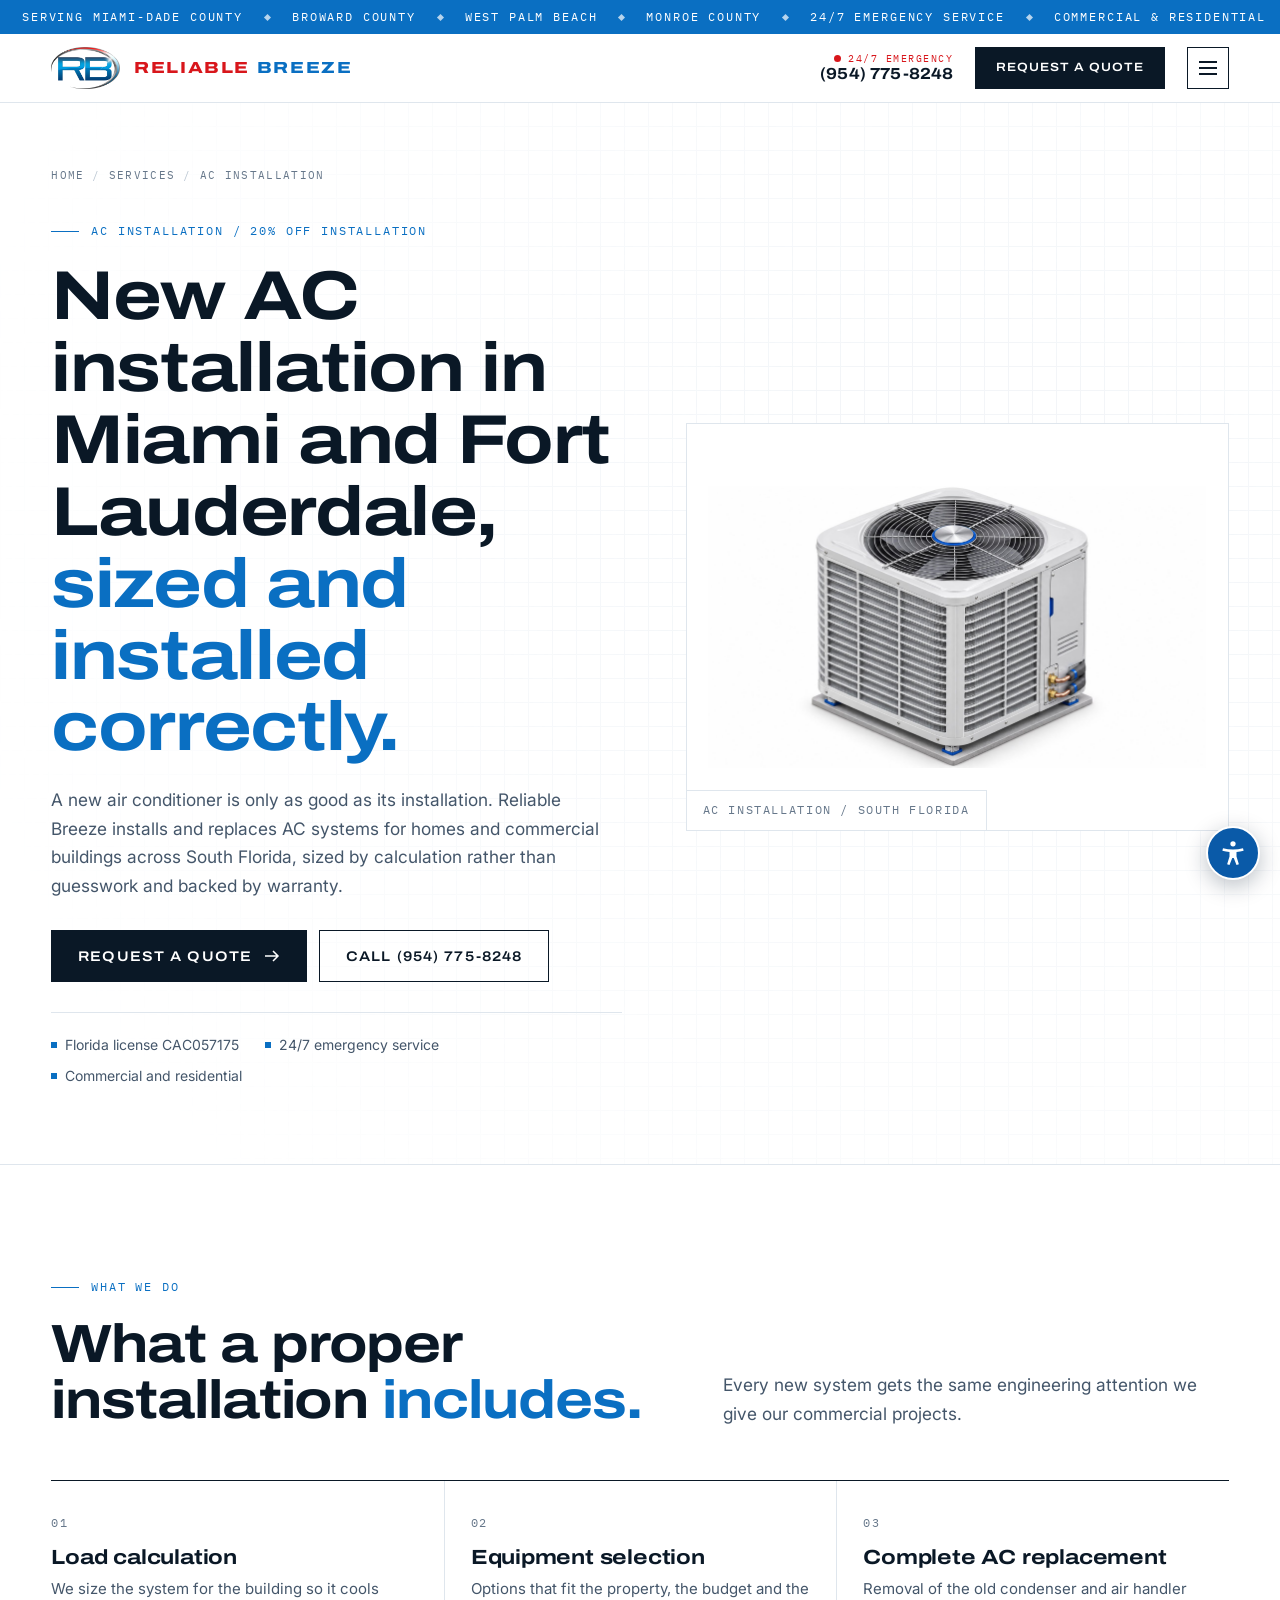
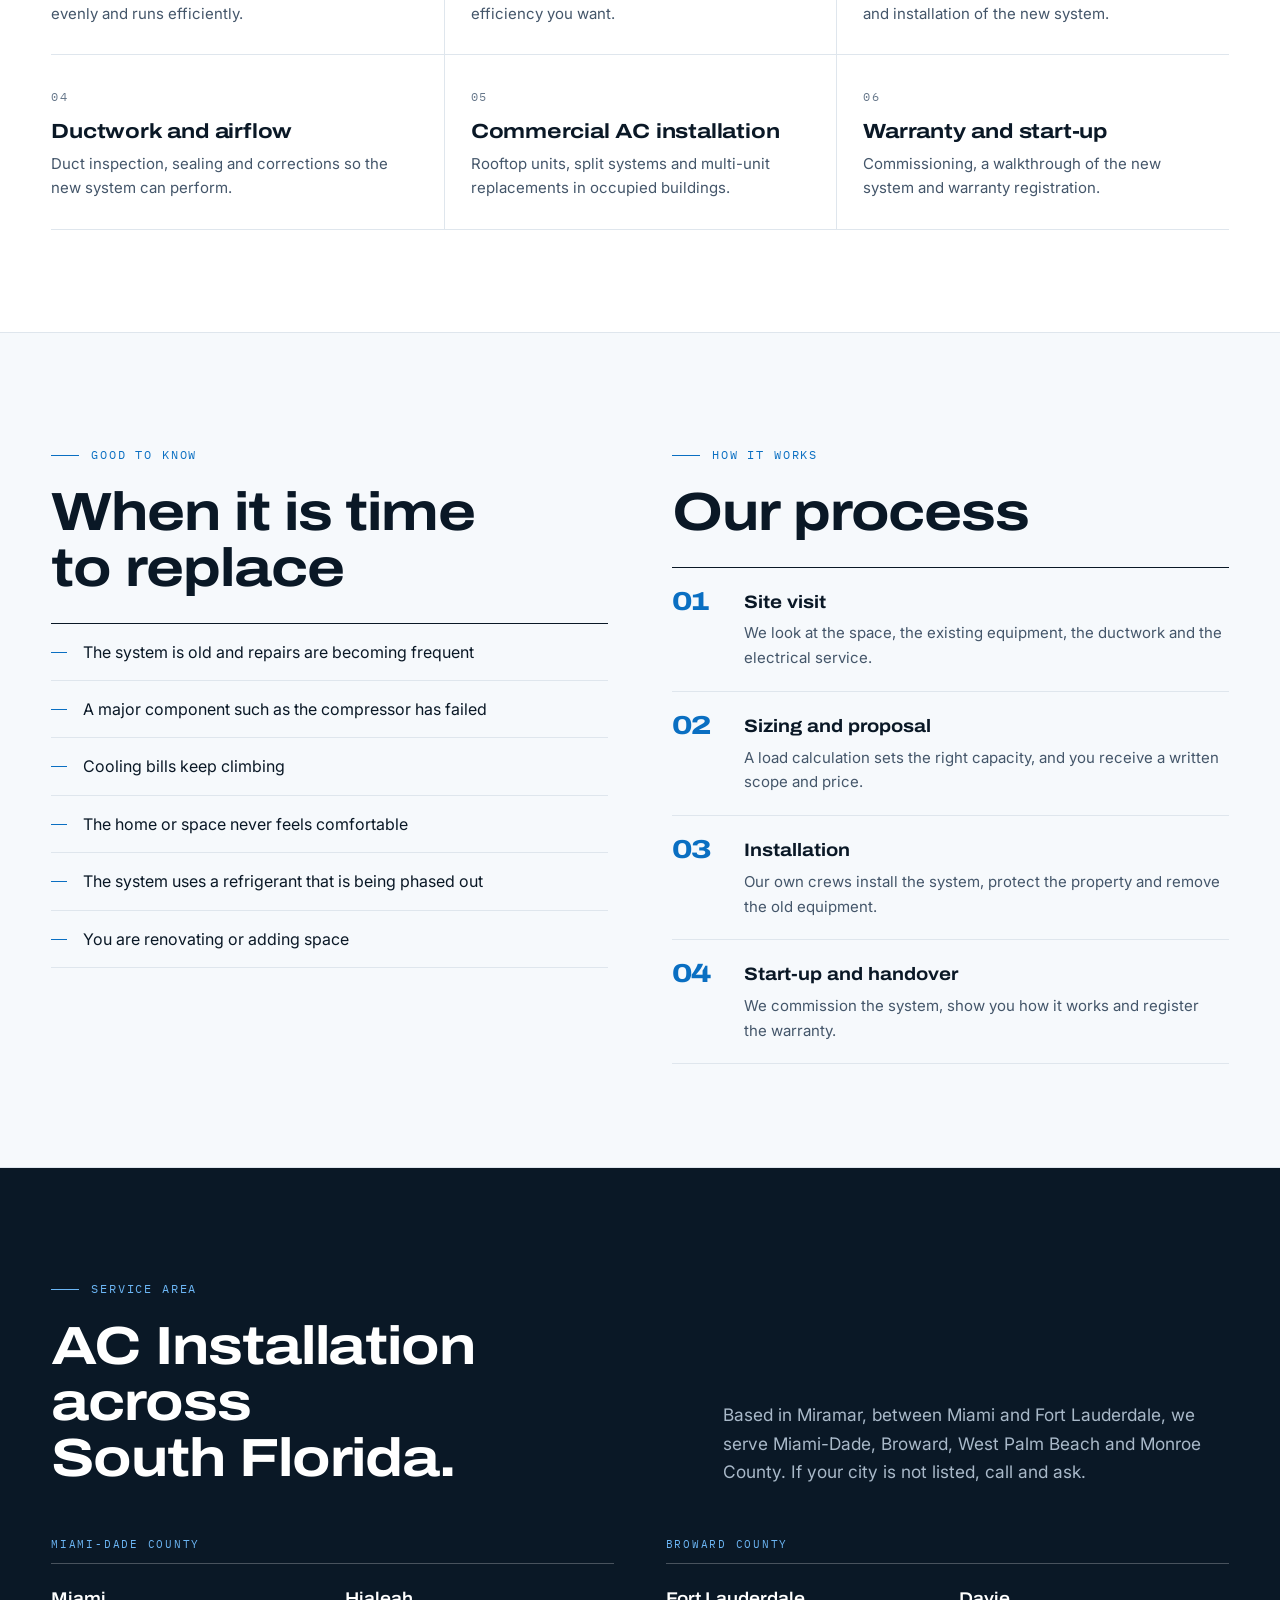
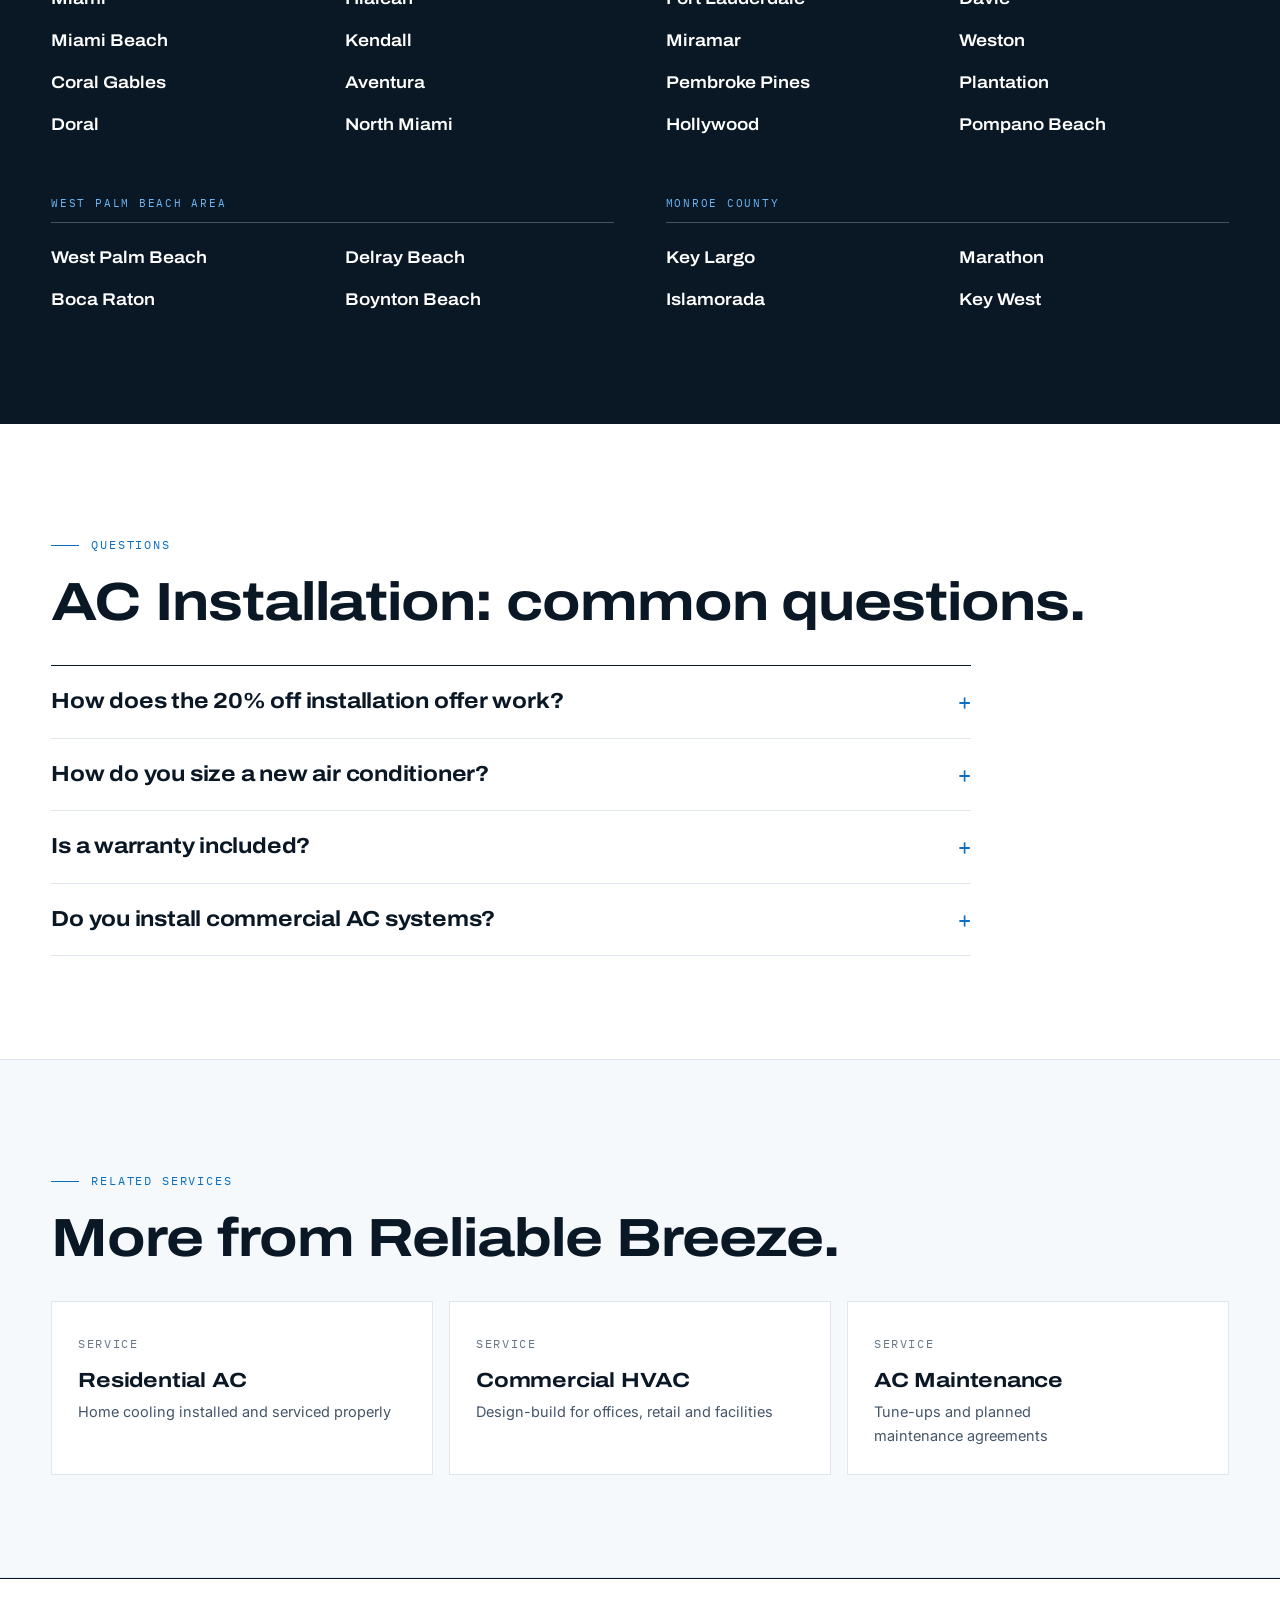
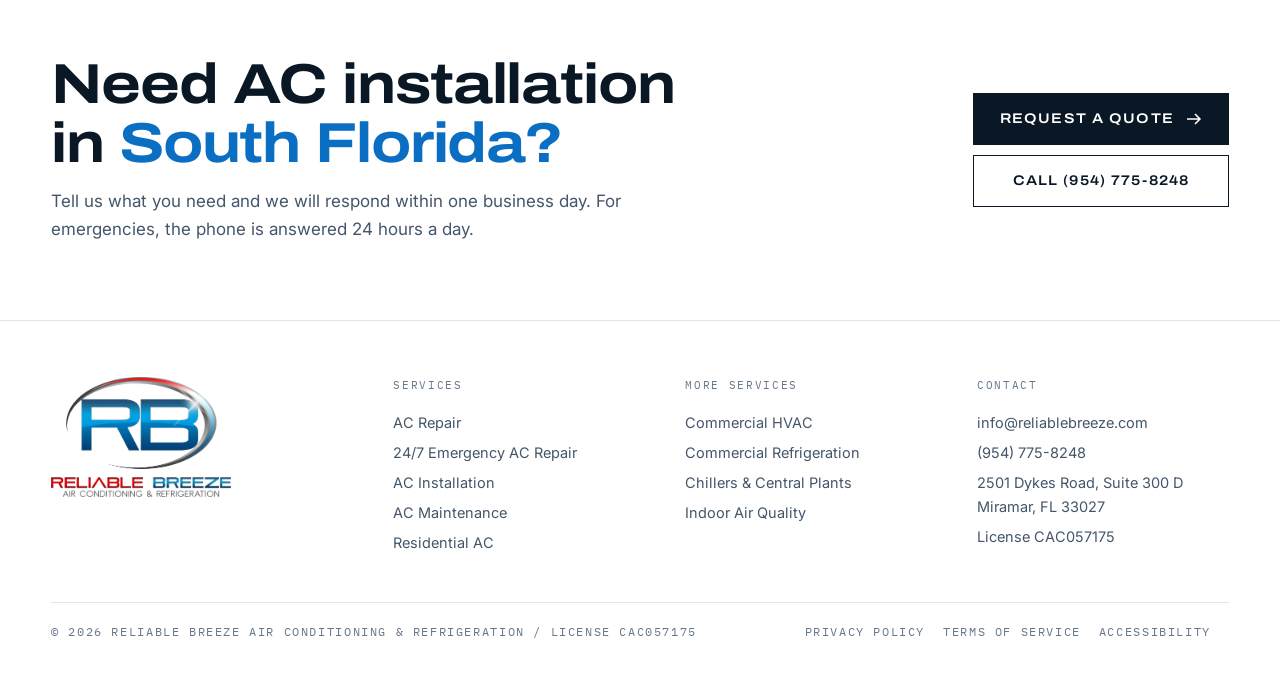
==== ac-installation.html @ 0de9295a "Add service pages, contact page, residential section, map and area banner Co-Authored-By: Claude Fab" ====
<!doctype html>
<html lang="en">
<head>
<meta charset="utf-8">
<meta name="viewport" content="width=device-width, initial-scale=1">
<title>AC Installation &amp; Replacement in Miami &amp; Fort Lauderdale | Reliable Breeze</title>
<meta name="description" content="New AC installation and AC replacement in Miami, Fort Lauderdale and South Florida. Correctly sized systems, installed by our own crews with warranty. 20% off installation. Call (954) 775-8248.">
<meta property="og:title" content="AC Installation &amp; Replacement in Miami &amp; Fort Lauderdale | Reliable Breeze">
<meta property="og:description" content="New AC installation and AC replacement in Miami, Fort Lauderdale and South Florida. Correctly sized systems, installed by our own crews with warranty. 20% off installation. Call (954) 775-8248.">
<meta property="og:type" content="website">
<meta property="og:image" content="https://siberianvito.github.io/reliable-breeze/assets/res-unit.jpg">
<link rel="icon" href="assets/logo-mark.png">
<link rel="preconnect" href="https://fonts.googleapis.com">
<link rel="preconnect" href="https://fonts.gstatic.com" crossorigin>
<link href="https://fonts.googleapis.com/css2?family=Archivo:wdth,wght@62..125,300..800&family=IBM+Plex+Mono:wght@400;500&family=Inter:wght@400;500;600&display=swap" rel="stylesheet">
<link rel="stylesheet" href="service.css?v=3">
<link rel="stylesheet" href="nav.css?v=3">
<script type="application/ld+json">{"@context": "https://schema.org", "@graph": [{"@type": "HVACBusiness", "@id": "https://siberianvito.github.io/reliable-breeze/#business", "name": "Reliable Breeze Air Conditioning & Refrigeration", "url": "https://siberianvito.github.io/reliable-breeze/", "telephone": "+1-954-775-8248", "email": "info@reliablebreeze.com", "image": "https://siberianvito.github.io/reliable-breeze/assets/logo-full.png", "address": {"@type": "PostalAddress", "streetAddress": "2501 Dykes Road, Suite 300 D", "addressLocality": "Miramar", "addressRegion": "FL", "postalCode": "33027", "addressCountry": "US"}, "openingHoursSpecification": [{"@type": "OpeningHoursSpecification", "dayOfWeek": ["Monday", "Tuesday", "Wednesday", "Thursday", "Friday"], "opens": "09:00", "closes": "17:00"}, {"@type": "OpeningHoursSpecification", "dayOfWeek": "Saturday", "opens": "10:00", "closes": "14:00"}], "areaServed": [{"@type": "City", "name": "Miami, FL"}, {"@type": "City", "name": "Miami Beach, FL"}, {"@type": "City", "name": "Coral Gables, FL"}, {"@type": "City", "name": "Doral, FL"}, {"@type": "City", "name": "Hialeah, FL"}, {"@type": "City", "name": "Kendall, FL"}, {"@type": "City", "name": "Aventura, FL"}, {"@type": "City", "name": "North Miami, FL"}, {"@type": "City", "name": "Fort Lauderdale, FL"}, {"@type": "City", "name": "Miramar, FL"}, {"@type": "City", "name": "Pembroke Pines, FL"}, {"@type": "City", "name": "Hollywood, FL"}, {"@type": "City", "name": "Davie, FL"}, {"@type": "City", "name": "Weston, FL"}, {"@type": "City", "name": "Plantation, FL"}, {"@type": "City", "name": "Pompano Beach, FL"}, {"@type": "City", "name": "West Palm Beach, FL"}, {"@type": "City", "name": "Boca Raton, FL"}, {"@type": "City", "name": "Delray Beach, FL"}, {"@type": "City", "name": "Boynton Beach, FL"}, {"@type": "City", "name": "Key Largo, FL"}, {"@type": "City", "name": "Islamorada, FL"}, {"@type": "City", "name": "Marathon, FL"}, {"@type": "City", "name": "Key West, FL"}]}, {"@type": "Service", "name": "AC Installation", "serviceType": "AC Installation", "description": "New AC installation and AC replacement in Miami, Fort Lauderdale and South Florida. Correctly sized systems, installed by our own crews with warranty. 20% off installation. Call (954) 775-8248.", "url": "https://siberianvito.github.io/reliable-breeze/ac-installation.html", "provider": {"@id": "https://siberianvito.github.io/reliable-breeze/#business"}, "areaServed": ["Miami-Dade County, FL", "Broward County, FL", "West Palm Beach, FL", "Monroe County, FL"]}, {"@type": "FAQPage", "mainEntity": [{"@type": "Question", "name": "How does the 20% off installation offer work?", "acceptedAnswer": {"@type": "Answer", "text": "New AC unit installations currently receive 20% off the installation. The offer applies to qualifying new equipment for commercial and residential customers. Ask us for full details and terms when you request a quote."}}, {"@type": "Question", "name": "How do you size a new air conditioner?", "acceptedAnswer": {"@type": "Answer", "text": "We calculate the cooling load of the building, considering its size, insulation, windows, orientation and how the space is used. Oversized and undersized systems both waste energy and wear out sooner."}}, {"@type": "Question", "name": "Is a warranty included?", "acceptedAnswer": {"@type": "Answer", "text": "Yes. New systems are installed with warranty. Coverage depends on the equipment selected and is stated in your written agreement."}}, {"@type": "Question", "name": "Do you install commercial AC systems?", "acceptedAnswer": {"@type": "Answer", "text": "Yes. Commercial installation and replacement is a core part of our work, from single rooftop units to complete building systems."}}]}, {"@type": "BreadcrumbList", "itemListElement": [{"@type": "ListItem", "position": 1, "name": "Home", "item": "https://siberianvito.github.io/reliable-breeze/"}, {"@type": "ListItem", "position": 2, "name": "AC Installation", "item": "https://siberianvito.github.io/reliable-breeze/ac-installation.html"}]}]}</script>
</head>
<body>
<a class="skip" href="#content">Skip to content</a>
<div class="areabar" role="note" aria-label="Serving Miami-Dade County, Broward County, West Palm Beach and Monroe County"><div class="areabar-track"><div class="areabar-run"><span>Serving Miami-Dade County</span><span>Broward County</span><span>West Palm Beach</span><span>Monroe County</span><span>24/7 Emergency Service</span><span>Commercial &amp; Residential</span></div><div class="areabar-run" aria-hidden="true"><span>Serving Miami-Dade County</span><span>Broward County</span><span>West Palm Beach</span><span>Monroe County</span><span>24/7 Emergency Service</span><span>Commercial &amp; Residential</span></div></div></div>
<header class="nav">
  <div class="wrap">
    <a class="brand" href="index.html" aria-label="Reliable Breeze home"><img src="assets/logo-mark.png" alt=""><span><b><span style="color:var(--red)">RELIABLE</span> <i>BREEZE</i></b></span></a>
    <nav class="nav-links" aria-label="Primary">
      <a href="index.html#approach">Approach</a>
      <div class="dd"><button type="button" class="dd-btn" aria-expanded="false" aria-controls="dd-services">Services <svg viewBox="0 0 10 10" fill="none" stroke="currentColor" stroke-width="1.6"><path d="M1 3l4 4 4-4"/></svg></button><div class="dd-panel" id="dd-services"><a href="ac-repair.html"><b>AC Repair</b><span>Fast diagnosis and repair for homes and businesses</span></a><a href="emergency-ac-repair.html"><b>24/7 Emergency AC Repair</b><span>Day or night, commercial and residential</span></a><a href="ac-installation.html"><b>AC Installation</b><span>New units and replacements, 20% off installation</span></a><a href="ac-maintenance.html"><b>AC Maintenance</b><span>Tune-ups and planned maintenance agreements</span></a><a href="residential-ac.html"><b>Residential AC</b><span>Home cooling installed and serviced properly</span></a><a href="commercial-hvac.html"><b>Commercial HVAC</b><span>Design-build for offices, retail and facilities</span></a><a href="commercial-refrigeration.html"><b>Commercial Refrigeration</b><span>Walk-ins, cold storage and process cooling</span></a><a href="chillers-central-plants.html"><b>Chillers & Central Plants</b><span>Chilled water systems for large buildings</span></a><a href="indoor-air-quality.html"><b>Indoor Air Quality</b><span>Filtration, ventilation and humidity control</span></a><a class="dd-all" href="index.html#services">All services</a></div></div>
      <a href="index.html#emergency">24/7 Repair</a>
      <a href="index.html#sectors">Sectors</a>
      <a href="index.html#process">Process</a>
      <a href="index.html#partner">Why us</a>
    </nav>
    <div class="nav-cta">
      <a class="nav-phone" href="tel:+19547758248" aria-label="Call our 24/7 emergency line, (954) 775-8248"><small><i class="live"></i>24/7 Emergency</small><b>(954) 775-8248</b></a>
      <a class="btn" href="contact.html?need=install">Request a quote</a>
    </div>
  </div>
</header>

<main id="content">
<section class="s-hero">
  <div class="wrap">
    <div>
      <p class="crumbs"><a href="index.html">Home</a><span>/</span><a href="index.html#services">Services</a><span>/</span>AC Installation</p>
      <span class="tag">AC installation / 20% off installation</span>
      <h1>New AC installation in Miami and Fort Lauderdale, <span class="blue">sized and installed correctly.</span></h1>
      <p class="lede">A new air conditioner is only as good as its installation. Reliable Breeze installs and replaces AC systems for homes and commercial buildings across South Florida, sized by calculation rather than guesswork and backed by warranty.</p>
      <div class="cta">
        <a class="btn" href="contact.html?need=install">Request a quote <svg viewBox="0 0 16 16" fill="none" stroke="currentColor" stroke-width="1.5"><path d="M1 8h13M9 3l5 5-5 5"/></svg></a>
        <a class="btn ghost" href="tel:+19547758248">Call (954) 775-8248</a>
      </div>
      <div class="facts"><span>Florida license CAC057175</span><span>24/7 emergency service</span><span>Commercial and residential</span></div>
    </div>
    <figure class="s-figure contain"><img src="assets/res-unit.jpg" alt="New residential central air conditioner condenser unit" fetchpriority="high"><figcaption class="mono">AC Installation / South Florida</figcaption></figure>
  </div>
</section>

<section class="sec">
  <div class="wrap">
    <div class="sec-head"><div><span class="tag">What we do</span><h2>What a proper installation <span class="blue">includes.</span></h2></div><p class="lede">Every new system gets the same engineering attention we give our commercial projects.</p></div>
    <div class="grid3"><div><span class="mono">01</span><h3>Load calculation</h3><p>We size the system for the building so it cools evenly and runs efficiently.</p></div><div><span class="mono">02</span><h3>Equipment selection</h3><p>Options that fit the property, the budget and the efficiency you want.</p></div><div><span class="mono">03</span><h3>Complete AC replacement</h3><p>Removal of the old condenser and air handler and installation of the new system.</p></div><div><span class="mono">04</span><h3>Ductwork and airflow</h3><p>Duct inspection, sealing and corrections so the new system can perform.</p></div><div><span class="mono">05</span><h3>Commercial AC installation</h3><p>Rooftop units, split systems and multi-unit replacements in occupied buildings.</p></div><div><span class="mono">06</span><h3>Warranty and start-up</h3><p>Commissioning, a walkthrough of the new system and warranty registration.</p></div></div>
  </div>
</section>

<section class="sec wash">
  <div class="wrap split">
    <div><span class="tag">Good to know</span><h2 style="margin-top:20px">When it is time to replace</h2><ul class="checks"><li>The system is old and repairs are becoming frequent</li><li>A major component such as the compressor has failed</li><li>Cooling bills keep climbing</li><li>The home or space never feels comfortable</li><li>The system uses a refrigerant that is being phased out</li><li>You are renovating or adding space</li></ul></div>
    <div><span class="tag">How it works</span><h2 style="margin-top:20px">Our process</h2><ol class="steps"><li><div><b>Site visit</b><p>We look at the space, the existing equipment, the ductwork and the electrical service.</p></div></li><li><div><b>Sizing and proposal</b><p>A load calculation sets the right capacity, and you receive a written scope and price.</p></div></li><li><div><b>Installation</b><p>Our own crews install the system, protect the property and remove the old equipment.</p></div></li><li><div><b>Start-up and handover</b><p>We commission the system, show you how it works and register the warranty.</p></div></li></ol></div>
  </div>
</section>

<section class="sec areas">
  <div class="wrap">
    <div class="sec-head"><div><span class="tag">Service area</span><h2>AC Installation across South Florida.</h2></div><p class="lede">Based in Miramar, between Miami and Fort Lauderdale, we serve Miami-Dade, Broward, West Palm Beach and Monroe County. If your city is not listed, call and ask.</p></div>
    <div class="area-cols">
      <div><h3>Miami-Dade County</h3><ul><li>Miami</li><li>Miami Beach</li><li>Coral Gables</li><li>Doral</li><li>Hialeah</li><li>Kendall</li><li>Aventura</li><li>North Miami</li></ul></div>
      <div><h3>Broward County</h3><ul><li>Fort Lauderdale</li><li>Miramar</li><li>Pembroke Pines</li><li>Hollywood</li><li>Davie</li><li>Weston</li><li>Plantation</li><li>Pompano Beach</li></ul></div>
      <div><h3>West Palm Beach area</h3><ul><li>West Palm Beach</li><li>Boca Raton</li><li>Delray Beach</li><li>Boynton Beach</li></ul></div>
      <div><h3>Monroe County</h3><ul><li>Key Largo</li><li>Islamorada</li><li>Marathon</li><li>Key West</li></ul></div>
    </div>
  </div>
</section>

<section class="sec">
  <div class="wrap">
    <span class="tag">Questions</span>
    <h2 style="margin:20px 0 34px">AC Installation: common questions.</h2>
    <div class="faq"><details><summary>How does the 20% off installation offer work?</summary><p>New AC unit installations currently receive 20% off the installation. The offer applies to qualifying new equipment for commercial and residential customers. Ask us for full details and terms when you request a quote.</p></details><details><summary>How do you size a new air conditioner?</summary><p>We calculate the cooling load of the building, considering its size, insulation, windows, orientation and how the space is used. Oversized and undersized systems both waste energy and wear out sooner.</p></details><details><summary>Is a warranty included?</summary><p>Yes. New systems are installed with warranty. Coverage depends on the equipment selected and is stated in your written agreement.</p></details><details><summary>Do you install commercial AC systems?</summary><p>Yes. Commercial installation and replacement is a core part of our work, from single rooftop units to complete building systems.</p></details></div>
  </div>
</section>

<section class="sec wash">
  <div class="wrap">
    <span class="tag">Related services</span>
    <h2 style="margin:20px 0 34px">More from Reliable Breeze.</h2>
    <div class="related"><a href="residential-ac.html"><span class="mono">Service</span><h3>Residential AC</h3><p>Home cooling installed and serviced properly</p></a><a href="commercial-hvac.html"><span class="mono">Service</span><h3>Commercial HVAC</h3><p>Design-build for offices, retail and facilities</p></a><a href="ac-maintenance.html"><span class="mono">Service</span><h3>AC Maintenance</h3><p>Tune-ups and planned maintenance agreements</p></a></div>
  </div>
</section>

<section class="cta-band">
  <div class="wrap">
    <div><h2>Need AC installation in <span class="blue">South Florida?</span></h2><p>Tell us what you need and we will respond within one business day. For emergencies, the phone is answered 24 hours a day.</p></div>
    <div class="btns"><a class="btn" href="contact.html?need=install">Request a quote <svg viewBox="0 0 16 16" fill="none" stroke="currentColor" stroke-width="1.5"><path d="M1 8h13M9 3l5 5-5 5"/></svg></a><a class="btn ghost" href="tel:+19547758248">Call (954) 775-8248</a></div>
  </div>
</section>
</main>

<footer>
  <div class="wrap">
    <div class="foot">
      <div><img src="assets/logo-full.png" alt="Reliable Breeze Air Conditioning &amp; Refrigeration" loading="lazy"></div>
      <div><h4>Services</h4><a href="ac-repair.html">AC Repair</a><a href="emergency-ac-repair.html">24/7 Emergency AC Repair</a><a href="ac-installation.html">AC Installation</a><a href="ac-maintenance.html">AC Maintenance</a><a href="residential-ac.html">Residential AC</a></div>
      <div><h4>More services</h4><a href="commercial-hvac.html">Commercial HVAC</a><a href="commercial-refrigeration.html">Commercial Refrigeration</a><a href="chillers-central-plants.html">Chillers &amp; Central Plants</a><a href="indoor-air-quality.html">Indoor Air Quality</a></div>
      <div><h4>Contact</h4><a href="mailto:info@reliablebreeze.com">info@reliablebreeze.com</a><a href="tel:+19547758248">(954) 775-8248</a><p>2501 Dykes Road, Suite 300 D<br>Miramar, FL 33027</p><p>License CAC057175</p></div>
    </div>
    <div class="legal mono"><span>&copy; 2026 Reliable Breeze Air Conditioning &amp; Refrigeration / License CAC057175</span><span><a href="privacy.html">Privacy Policy</a><a href="terms.html">Terms of Service</a><a href="accessibility.html">Accessibility</a></span></div>
  </div>
</footer>
<script src="nav.js?v=3"></script>
<script src="a11y.js"></script>
</body>
</html>
---- service.css ----
:root{
  --ink:#0a1826; --ink-2:#44566a; --ink-3:#66778a;
  --line:#dfe6ed; --line-2:#eef2f6; --wash:#f6f9fc;
  --blue:#0a6fc2; --red:#d8161b;
  --display:"Archivo",system-ui,sans-serif; --body:"Inter",system-ui,sans-serif; --mono:"IBM Plex Mono",ui-monospace,monospace;
  --gutter:clamp(20px,4vw,64px); --max:1320px;
}
*{box-sizing:border-box;margin:0;padding:0}
html{scroll-behavior:smooth;-webkit-text-size-adjust:100%}
body{background:#fff;color:var(--ink);font-family:var(--body);font-size:17px;line-height:1.65;-webkit-font-smoothing:antialiased;overflow-x:clip}
img{display:block;max-width:100%}
a{color:inherit;text-decoration:none}
h1,h2,h3{font-family:var(--display);font-stretch:118%;font-weight:700;letter-spacing:-.02em;line-height:1.04;text-wrap:balance}
h2{font-size:clamp(30px,4.2vw,58px)}
h3{font-size:clamp(19px,1.6vw,23px);letter-spacing:-.01em;line-height:1.18}
p{text-wrap:pretty}
:focus-visible{outline:2px solid var(--blue);outline-offset:3px}
.skip{position:absolute;left:-9999px;top:0;background:var(--ink);color:#fff;padding:12px 18px;z-index:2000}
.skip:focus{left:12px;top:12px}
.wrap{max-width:var(--max);margin:0 auto;padding:0 var(--gutter)}
.mono{font-family:var(--mono);font-size:11.5px;letter-spacing:.14em;text-transform:uppercase;color:var(--ink-3)}
.tag{display:inline-flex;align-items:center;gap:12px;font-family:var(--mono);font-size:11.5px;letter-spacing:.16em;text-transform:uppercase;color:var(--blue)}
.tag::before{content:"";width:28px;height:1px;background:var(--blue)}
.blue{color:var(--blue)}
.lede{font-size:clamp(17px,1.35vw,20px);color:var(--ink-2);max-width:58ch}
.btn{display:inline-flex;align-items:center;justify-content:center;gap:12px;height:52px;padding:0 26px;font-family:var(--display);font-stretch:112%;font-weight:600;font-size:14px;letter-spacing:.08em;text-transform:uppercase;border:1px solid var(--ink);background:var(--ink);color:#fff;cursor:pointer;white-space:nowrap;transition:background .25s,color .25s,border-color .25s}
.btn:hover{background:var(--blue);border-color:var(--blue)}
.btn.ghost{background:transparent;color:var(--ink)}
.btn.ghost:hover{background:var(--ink);color:#fff;border-color:var(--ink)}
.btn svg{width:16px;height:16px}
.live{display:inline-block;width:7px;height:7px;border-radius:50%;background:var(--red);animation:live 1.8s ease-out infinite;flex:none}
@keyframes live{0%{box-shadow:0 0 0 0 rgba(216,22,27,.5)}100%{box-shadow:0 0 0 9px rgba(216,22,27,0)}}

/* header (matches home page) */
.nav{position:sticky;top:0;z-index:50;height:68px;display:flex;align-items:center;background:rgba(255,255,255,.92);backdrop-filter:saturate(1.4) blur(14px);-webkit-backdrop-filter:saturate(1.4) blur(14px);box-shadow:0 1px 0 var(--line)}
.nav .wrap{width:100%;max-width:1680px;display:flex;align-items:center;justify-content:space-between;gap:clamp(28px,3vw,56px)}
.brand{display:flex;align-items:center;gap:14px;flex:none}
.brand img{height:42px;width:auto}
.brand b{font-family:var(--display);font-stretch:125%;font-weight:800;font-size:15px;letter-spacing:.1em;line-height:1.1;display:block}
.brand b i{font-style:normal;color:var(--blue)}
@media(min-width:561px){.brand b{font-size:16px;white-space:nowrap}}
.nav-links{display:flex;gap:clamp(20px,2.2vw,40px);font-size:14px;font-weight:500;color:var(--ink-2)}
.nav-links>a{position:relative;padding:6px 0;white-space:nowrap}
.nav-links>a:hover{color:var(--ink)}
.nav-cta{display:flex;align-items:center;gap:22px;flex:none}
.nav .btn{height:42px;padding:0 20px;font-size:12px}
.nav-phone{display:flex;flex-direction:column;align-items:flex-end;line-height:1.2;white-space:nowrap}
.nav-phone small{display:flex;align-items:center;gap:7px;font-family:var(--mono);font-size:9.5px;letter-spacing:.16em;text-transform:uppercase;color:var(--red)}
.nav-phone b{font-family:var(--display);font-stretch:112%;font-weight:700;font-size:16px;letter-spacing:.01em}
.nav-phone:hover b{color:var(--blue)}
@media(max-width:1300px){.nav-links{display:none}}
@media(max-width:560px){.nav .nav-cta .btn{display:none}.brand img{height:34px}.brand{gap:10px}.brand b{font-size:11.5px;letter-spacing:.06em;max-width:84px}.nav-phone{border:1px solid var(--ink);padding:6px 12px;align-items:center}.nav-phone b{font-size:14px}}

/* hero */
.s-hero{position:relative;border-bottom:1px solid var(--line);overflow:hidden}
.s-hero::before{content:"";position:absolute;inset:0;background-image:linear-gradient(var(--line-2) 1px,transparent 1px),linear-gradient(90deg,var(--line-2) 1px,transparent 1px),linear-gradient(var(--line) 1px,transparent 1px),linear-gradient(90deg,var(--line) 1px,transparent 1px);background-size:24px 24px,24px 24px,120px 120px,120px 120px;opacity:.7;-webkit-mask-image:radial-gradient(ellipse 80% 90% at 75% 40%,#000 20%,transparent 100%);mask-image:radial-gradient(ellipse 80% 90% at 75% 40%,#000 20%,transparent 100%)}
.s-hero .wrap{position:relative;display:grid;grid-template-columns:1.05fr 1fr;gap:clamp(28px,5vw,80px);align-items:center;padding-top:clamp(36px,5vw,72px);padding-bottom:clamp(40px,6vw,88px)}
.crumbs{font-family:var(--mono);font-size:11px;letter-spacing:.12em;text-transform:uppercase;color:var(--ink-3);margin-bottom:28px}
.crumbs a:hover{color:var(--blue)}
.crumbs span{margin:0 8px;color:#b9c5d1}
.s-hero h1{font-size:clamp(38px,5.4vw,82px);margin:20px 0 22px}
.s-hero .cta{display:flex;flex-wrap:wrap;gap:12px;margin-top:30px}
.s-figure{position:relative;border:1px solid var(--line);background:#fff}
.s-figure img{width:100%;aspect-ratio:4/3;object-fit:cover}
.s-figure.contain img{object-fit:contain;padding:4%}
.s-figure figcaption{position:absolute;left:-1px;bottom:-1px;background:#fff;border:1px solid var(--line);padding:10px 16px}
.facts{display:flex;flex-wrap:wrap;gap:8px 26px;margin-top:30px;padding-top:20px;border-top:1px solid var(--line)}
.facts span{display:flex;align-items:center;gap:8px;font-size:14px;color:var(--ink-2)}
.facts span::before{content:"";width:6px;height:6px;background:var(--blue);flex:none}
@media(max-width:900px){.s-hero .wrap{grid-template-columns:1fr}}

/* sections */
.sec{padding:clamp(64px,8vw,128px) 0}
.sec.wash{background:var(--wash);border-top:1px solid var(--line);border-bottom:1px solid var(--line)}
.sec-head{display:grid;grid-template-columns:1.2fr 1fr;gap:clamp(24px,5vw,80px);align-items:end;margin-bottom:clamp(32px,4vw,56px)}
.sec-head h2{margin-top:20px}
@media(max-width:860px){.sec-head{grid-template-columns:1fr}}
.grid3{display:grid;grid-template-columns:repeat(3,1fr);border-top:1px solid var(--ink)}
.grid3>div{padding:26px 26px 28px;border-bottom:1px solid var(--line);border-left:1px solid var(--line)}
.grid3>div:nth-child(3n+1){padding-left:0;border-left:0}
.grid3 h3{margin:10px 0 8px}
.grid3 p{font-size:15px;color:var(--ink-2)}
@media(max-width:860px){.grid3{grid-template-columns:1fr}.grid3>div{padding-left:0;border-left:0}}
.split{display:grid;grid-template-columns:1fr 1fr;gap:clamp(28px,5vw,80px);align-items:start}
@media(max-width:860px){.split{grid-template-columns:1fr}}
.checks{list-style:none;border-top:1px solid var(--ink);margin-top:26px}
.checks li{display:flex;gap:16px;padding:15px 0;border-bottom:1px solid var(--line);font-size:16px}
.checks li::before{content:"";width:16px;height:1px;background:var(--blue);flex:none;margin-top:13px}
.steps{counter-reset:s;list-style:none;display:grid;gap:0;border-top:1px solid var(--ink);margin-top:26px}
.steps li{counter-increment:s;display:grid;grid-template-columns:64px 1fr;gap:8px;padding:20px 0;border-bottom:1px solid var(--line)}
.steps li::before{content:"0" counter(s);font-family:var(--display);font-stretch:125%;font-weight:800;font-size:26px;letter-spacing:-.03em;color:var(--blue);line-height:1}
.steps b{font-family:var(--display);font-stretch:112%;font-size:18px;display:block;margin-bottom:4px}
.steps p{font-size:15px;color:var(--ink-2)}

/* areas */
.areas{background:var(--ink);color:#fff}
.areas .tag{color:#6cb6f5}.areas .tag::before{background:#6cb6f5}
.areas .lede{color:#a9b9c9}
.area-cols{display:grid;grid-template-columns:1fr 1fr;gap:clamp(28px,4vw,56px) clamp(24px,4vw,64px);margin-top:10px}
.area-cols h3{font-family:var(--mono);font-weight:400;font-size:11px;letter-spacing:.16em;text-transform:uppercase;color:#6cb6f5;padding-bottom:12px;border-bottom:1px solid rgba(255,255,255,.25)}
.area-cols ul{list-style:none;columns:2;column-gap:24px;margin-top:14px}
.area-cols li{padding:7px 0;font-family:var(--display);font-stretch:112%;font-weight:600;font-size:17px;break-inside:avoid}
@media(max-width:700px){.area-cols{grid-template-columns:1fr}}

/* faq */
.faq{border-top:1px solid var(--ink);max-width:920px}
.faq details{border-bottom:1px solid var(--line)}
.faq summary{list-style:none;cursor:pointer;display:flex;justify-content:space-between;gap:20px;align-items:center;padding:22px 0;font-family:var(--display);font-stretch:112%;font-weight:700;font-size:clamp(18px,1.7vw,22px);letter-spacing:-.01em;line-height:1.25}
.faq summary::-webkit-details-marker{display:none}
.faq summary::after{content:"+";font-family:var(--mono);font-weight:400;font-size:22px;color:var(--blue);flex:none;transition:transform .2s}
.faq details[open] summary::after{transform:rotate(45deg)}
.faq details p{padding:0 0 24px;color:var(--ink-2);max-width:70ch}

/* related + cta */
.related{display:grid;grid-template-columns:repeat(3,1fr);gap:16px}
.related a{border:1px solid var(--line);padding:26px;background:#fff;transition:border-color .2s,transform .2s}
.related a:hover{border-color:var(--ink);transform:translateY(-3px)}
.related h3{margin:12px 0 8px}
.related p{font-size:14.5px;color:var(--ink-2)}
.related a:hover h3{color:var(--blue)}
@media(max-width:860px){.related{grid-template-columns:1fr}}
.cta-band{border-top:1px solid var(--ink);padding:clamp(48px,6vw,96px) 0}
.cta-band .wrap{display:grid;grid-template-columns:1.3fr auto;gap:28px;align-items:center}
.cta-band h2{font-size:clamp(30px,4.4vw,62px)}
.cta-band p{color:var(--ink-2);margin-top:14px;max-width:52ch}
.cta-band .btns{display:flex;flex-direction:column;gap:10px}
@media(max-width:860px){.cta-band .wrap{grid-template-columns:1fr}}

footer{padding:56px 0 30px;border-top:1px solid var(--line)}
.foot{display:grid;grid-template-columns:1.2fr repeat(3,1fr);gap:40px}
.foot img{width:180px}
.foot h4{font-family:var(--mono);font-weight:400;font-size:10.5px;letter-spacing:.16em;text-transform:uppercase;color:var(--ink-3);margin-bottom:14px}
.foot a,.foot p{display:block;font-size:14.5px;color:var(--ink-2);padding:3px 0}
.foot a:hover{color:var(--blue)}
.legal{margin-top:44px;padding-top:20px;border-top:1px solid var(--line);display:flex;justify-content:space-between;gap:16px;flex-wrap:wrap}
.legal a{color:inherit;margin-right:18px}.legal a:hover{color:var(--blue)}
@media(max-width:760px){.foot{grid-template-columns:1fr 1fr}}
@media(prefers-reduced-motion:reduce){*{animation:none!important;transition:none!important}html{scroll-behavior:auto}}
---- nav.css ----
/* Shared: services dropdown, mobile menu, linked service cards */
.dd{position:relative}
.dd-btn{font:inherit;font-size:14px;font-weight:500;color:inherit;background:none;border:0;cursor:pointer;display:inline-flex;align-items:center;gap:7px;padding:6px 0;white-space:nowrap}
.dd-btn:hover,.dd.open .dd-btn{color:var(--ink)}
.dd-btn svg{width:10px;height:10px;transition:transform .2s}
.dd.open .dd-btn svg,.dd:hover .dd-btn svg{transform:rotate(180deg)}
.dd-panel{position:absolute;top:calc(100% + 16px);left:-26px;width:620px;background:#fff;color:var(--ink);border:1px solid var(--ink);box-shadow:0 22px 60px rgba(6,26,48,.18);padding:10px;display:grid;grid-template-columns:1fr 1fr;gap:2px;opacity:0;visibility:hidden;transform:translateY(8px);transition:opacity .2s,transform .2s,visibility .2s;z-index:60}
.dd-panel::before{content:"";position:absolute;left:0;right:0;top:-18px;height:18px}
.dd:hover .dd-panel,.dd:focus-within .dd-panel,.dd.open .dd-panel{opacity:1;visibility:visible;transform:none}
.nav-links .dd-panel a{display:block;padding:12px 14px;white-space:normal;transition:background .15s}
.nav-links .dd-panel a::after{display:none}
.dd-panel a:hover{background:var(--wash)}
.dd-panel a b{display:block;font-family:var(--display);font-stretch:112%;font-weight:700;font-size:15px;letter-spacing:-.005em;color:var(--ink)}
.dd-panel a:hover b{color:var(--blue)}
.dd-panel a span{display:block;font-size:12.5px;line-height:1.4;color:var(--ink-3);margin-top:2px;font-weight:400}
.nav-links .dd-panel a.dd-all{grid-column:1/-1;border-top:1px solid var(--line);margin-top:6px;padding-top:14px;font-family:var(--mono);font-size:11px;letter-spacing:.14em;text-transform:uppercase;color:var(--blue)}

.menu-btn{display:none;width:42px;height:42px;border:1px solid var(--ink);background:#fff;cursor:pointer;place-items:center;padding:0;flex:none}
.menu-btn i{display:block;width:18px;height:2px;background:var(--ink);box-shadow:0 6px 0 var(--ink),0 -6px 0 var(--ink)}
.menu-btn[aria-expanded="true"] i{box-shadow:none;transform:rotate(45deg);position:relative}
.menu-btn[aria-expanded="true"] i::after{content:"";position:absolute;inset:0;background:var(--ink);transform:rotate(90deg)}
@media(max-width:1300px){.menu-btn{display:grid}}
@media(max-width:560px){.nav .nav-cta{gap:8px}.menu-btn{width:38px;height:38px}}
@media(max-width:400px){.nav-phone{padding:6px 8px!important}.nav-phone b{font-size:13px!important}.nav-phone small{letter-spacing:.08em!important}}

.mnav{position:fixed;inset:0;z-index:49;background:#fff;overflow:auto;padding:96px var(--gutter) 40px;display:none}
.mnav.open{display:block}
.mnav a{display:block;padding:14px 0;border-bottom:1px solid var(--line);font-family:var(--display);font-stretch:112%;font-weight:700;font-size:22px;letter-spacing:-.01em;color:var(--ink)}
.mnav h2{font-family:var(--mono);font-weight:400;font-size:11px;letter-spacing:.16em;text-transform:uppercase;color:var(--blue);margin:26px 0 4px}
.mnav .sub a{font-size:17px;font-weight:600;padding:11px 0}
.mnav a.cta{margin-top:26px;border:1px solid var(--ink);background:var(--ink);color:#fff;text-align:center;font-size:14px;letter-spacing:.08em;text-transform:uppercase;padding:16px}
body.menu-open{overflow:hidden}

/* whole card links to its service page */
.speclist div{position:relative}
.capcard h3 a::after,.speclist h3 a::after{content:"";position:absolute;inset:0;z-index:1}
.speclist h3 a:hover{color:var(--blue)}
.speclist h3 a::before{content:"\2192";float:right;color:var(--blue);font-weight:400;opacity:0;transform:translateX(-6px);transition:opacity .2s,transform .2s}
.speclist div:hover h3 a::before{opacity:1;transform:none}

/* phone header: stack the name so logo, phone and menu fit */
@media(max-width:560px){.nav .brand{gap:10px}.nav .brand img{height:34px}.nav .brand b{max-width:84px;font-size:11.5px;letter-spacing:.06em;white-space:normal;line-height:1.15}}

/* slow service-area banner */
.areabar{background:var(--blue);color:#fff;height:34px;overflow:hidden;display:flex;align-items:center;position:relative;z-index:51}
.areabar-track{display:flex;width:max-content;animation:areabar 70s linear infinite}
.areabar:hover .areabar-track{animation-play-state:paused}
.areabar-run{display:flex;flex:none}
.areabar-run span{display:inline-flex;align-items:center;gap:22px;padding-left:22px;font-family:var(--mono);font-size:11.5px;letter-spacing:.16em;text-transform:uppercase;white-space:nowrap}
.areabar-run span::after{content:"";width:5px;height:5px;background:#fff;opacity:.7;transform:rotate(45deg);flex:none}
@keyframes areabar{to{transform:translateX(-50%)}}
@media(prefers-reduced-motion:reduce){.areabar-track{animation:none}}
html.a11y-motion .areabar-track{animation:none!important}
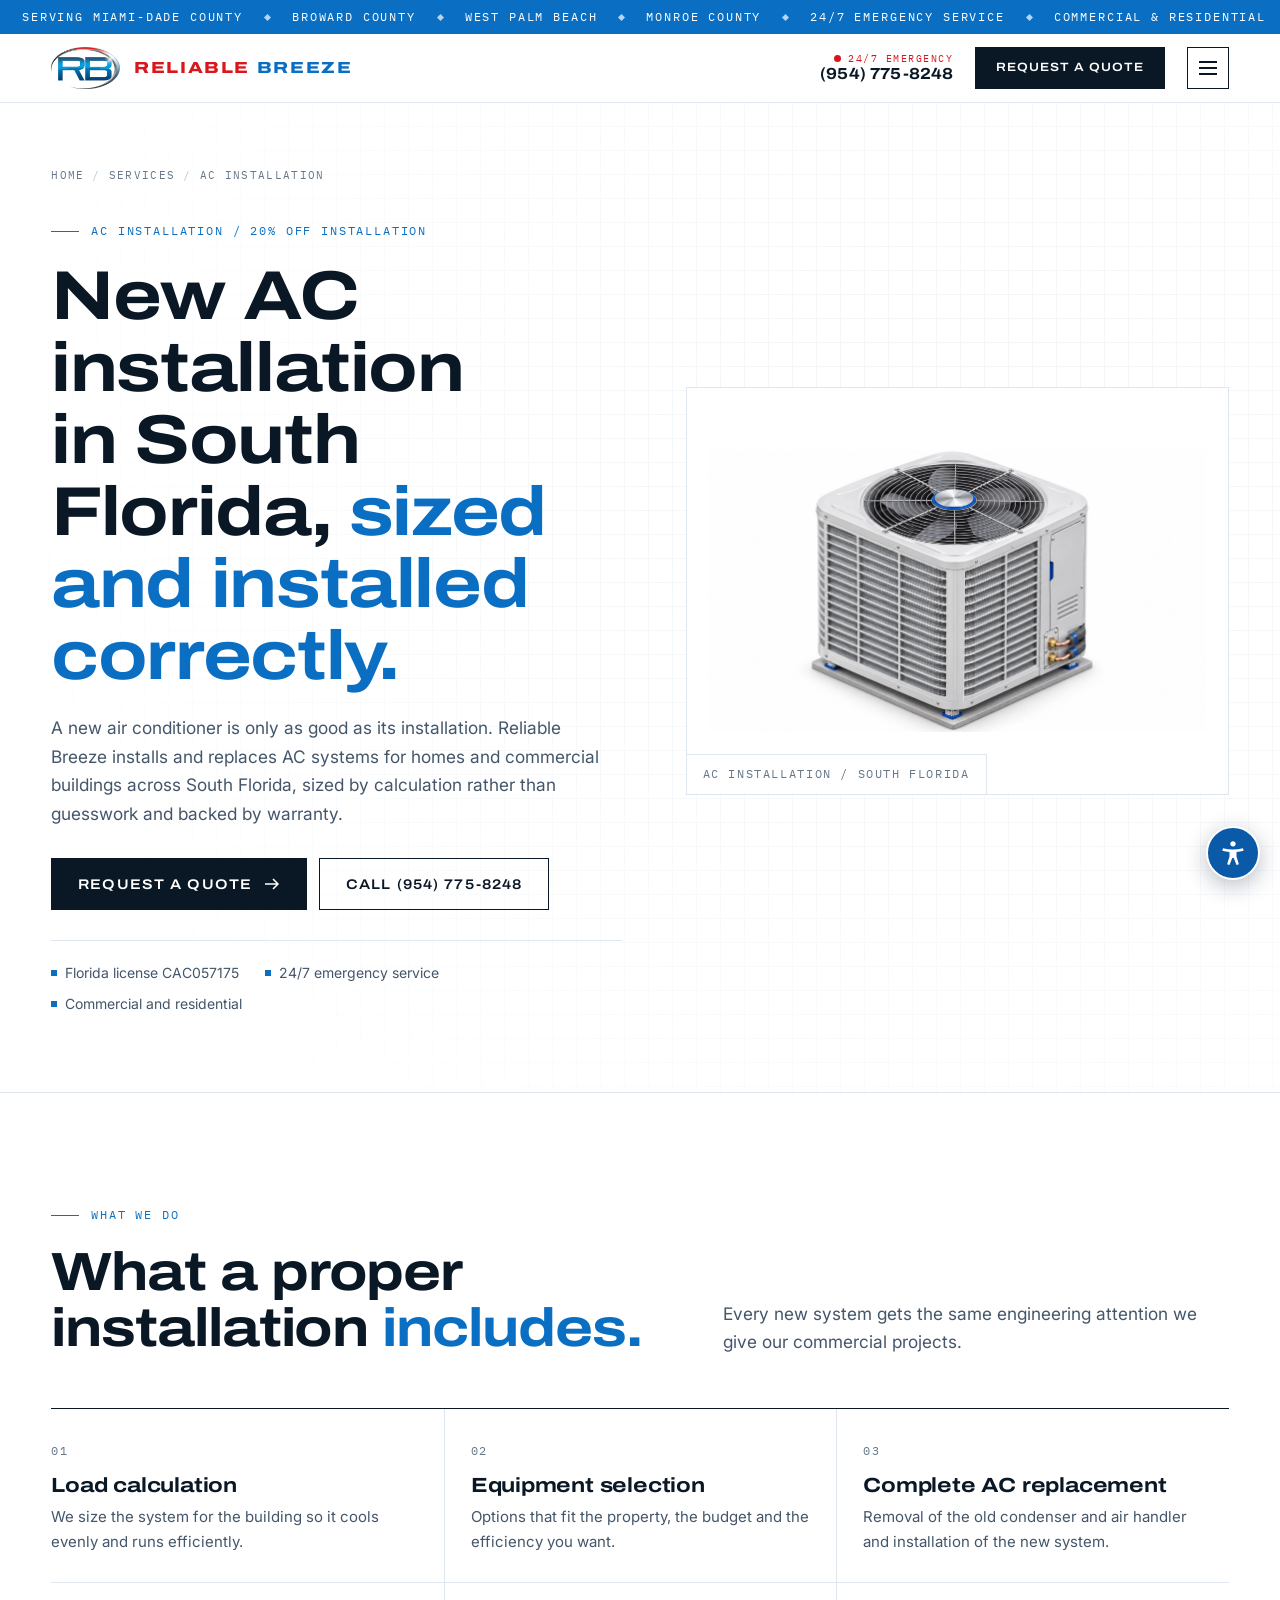
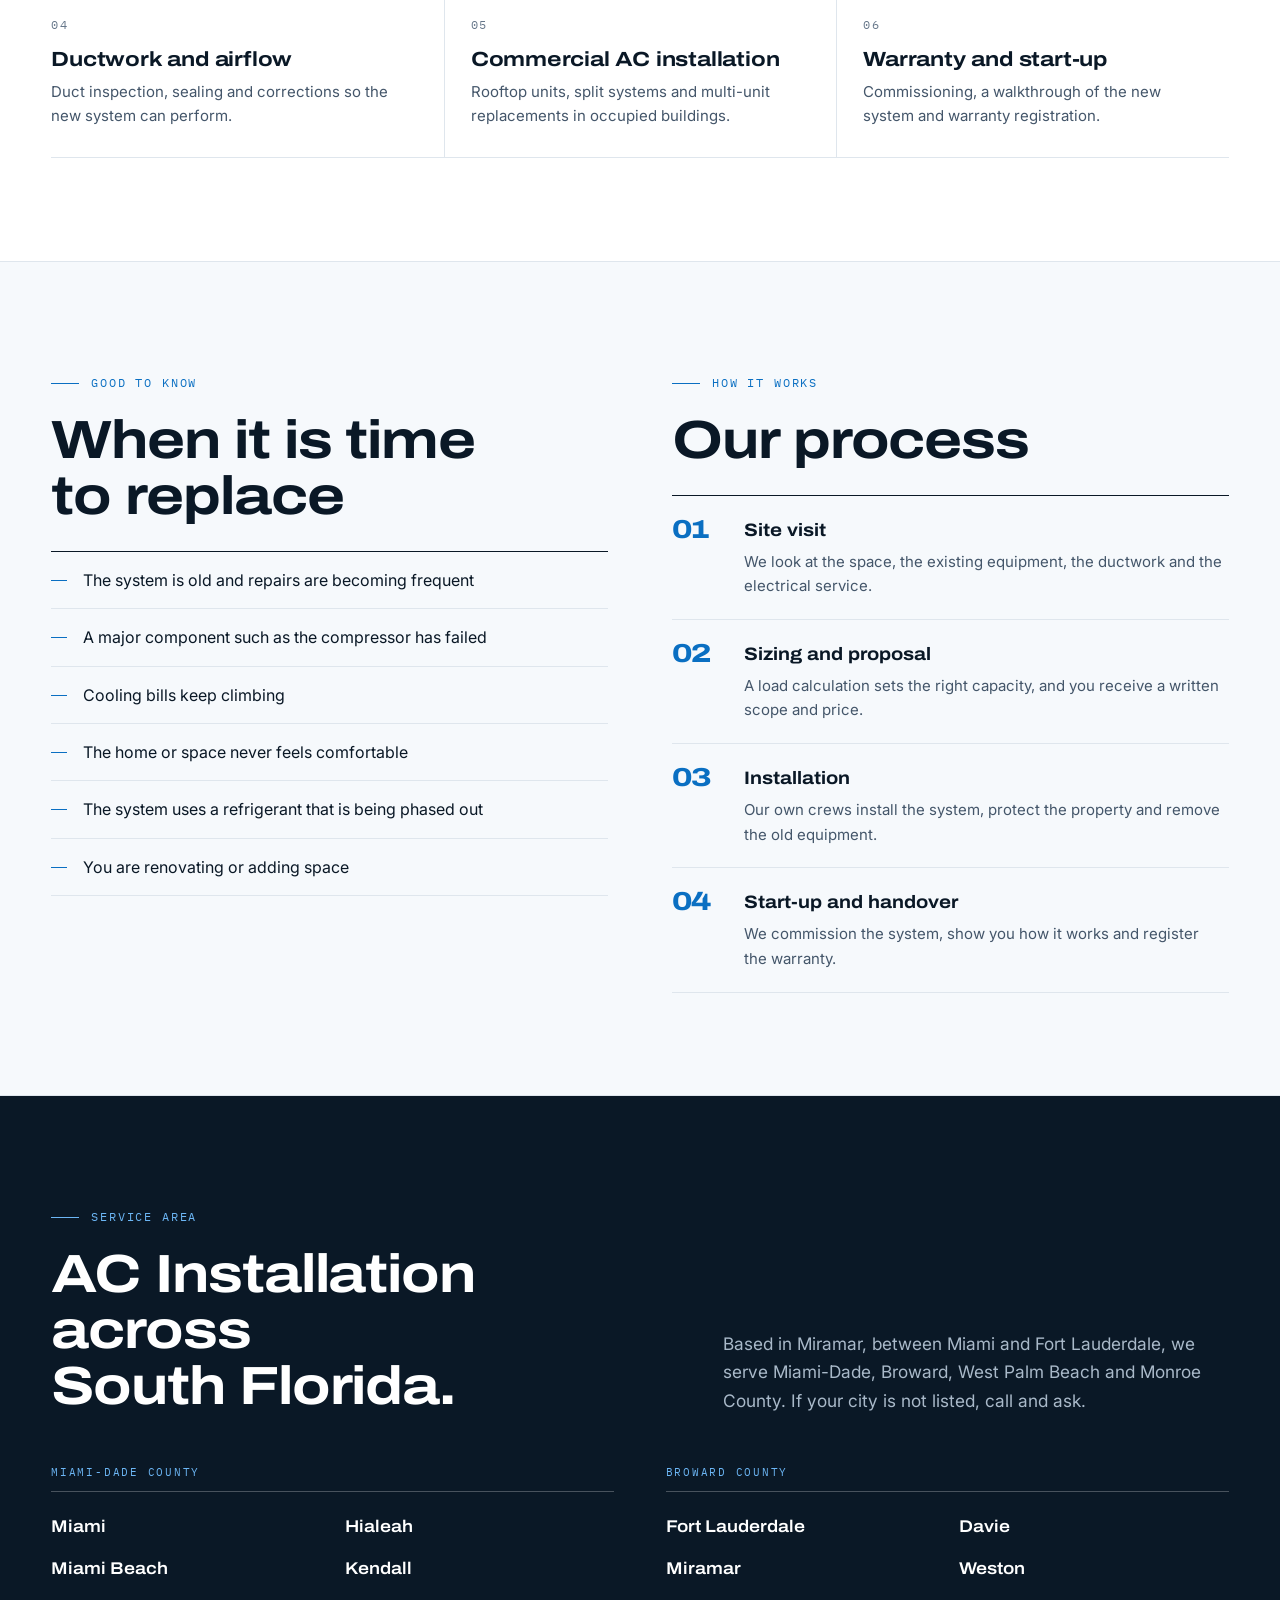
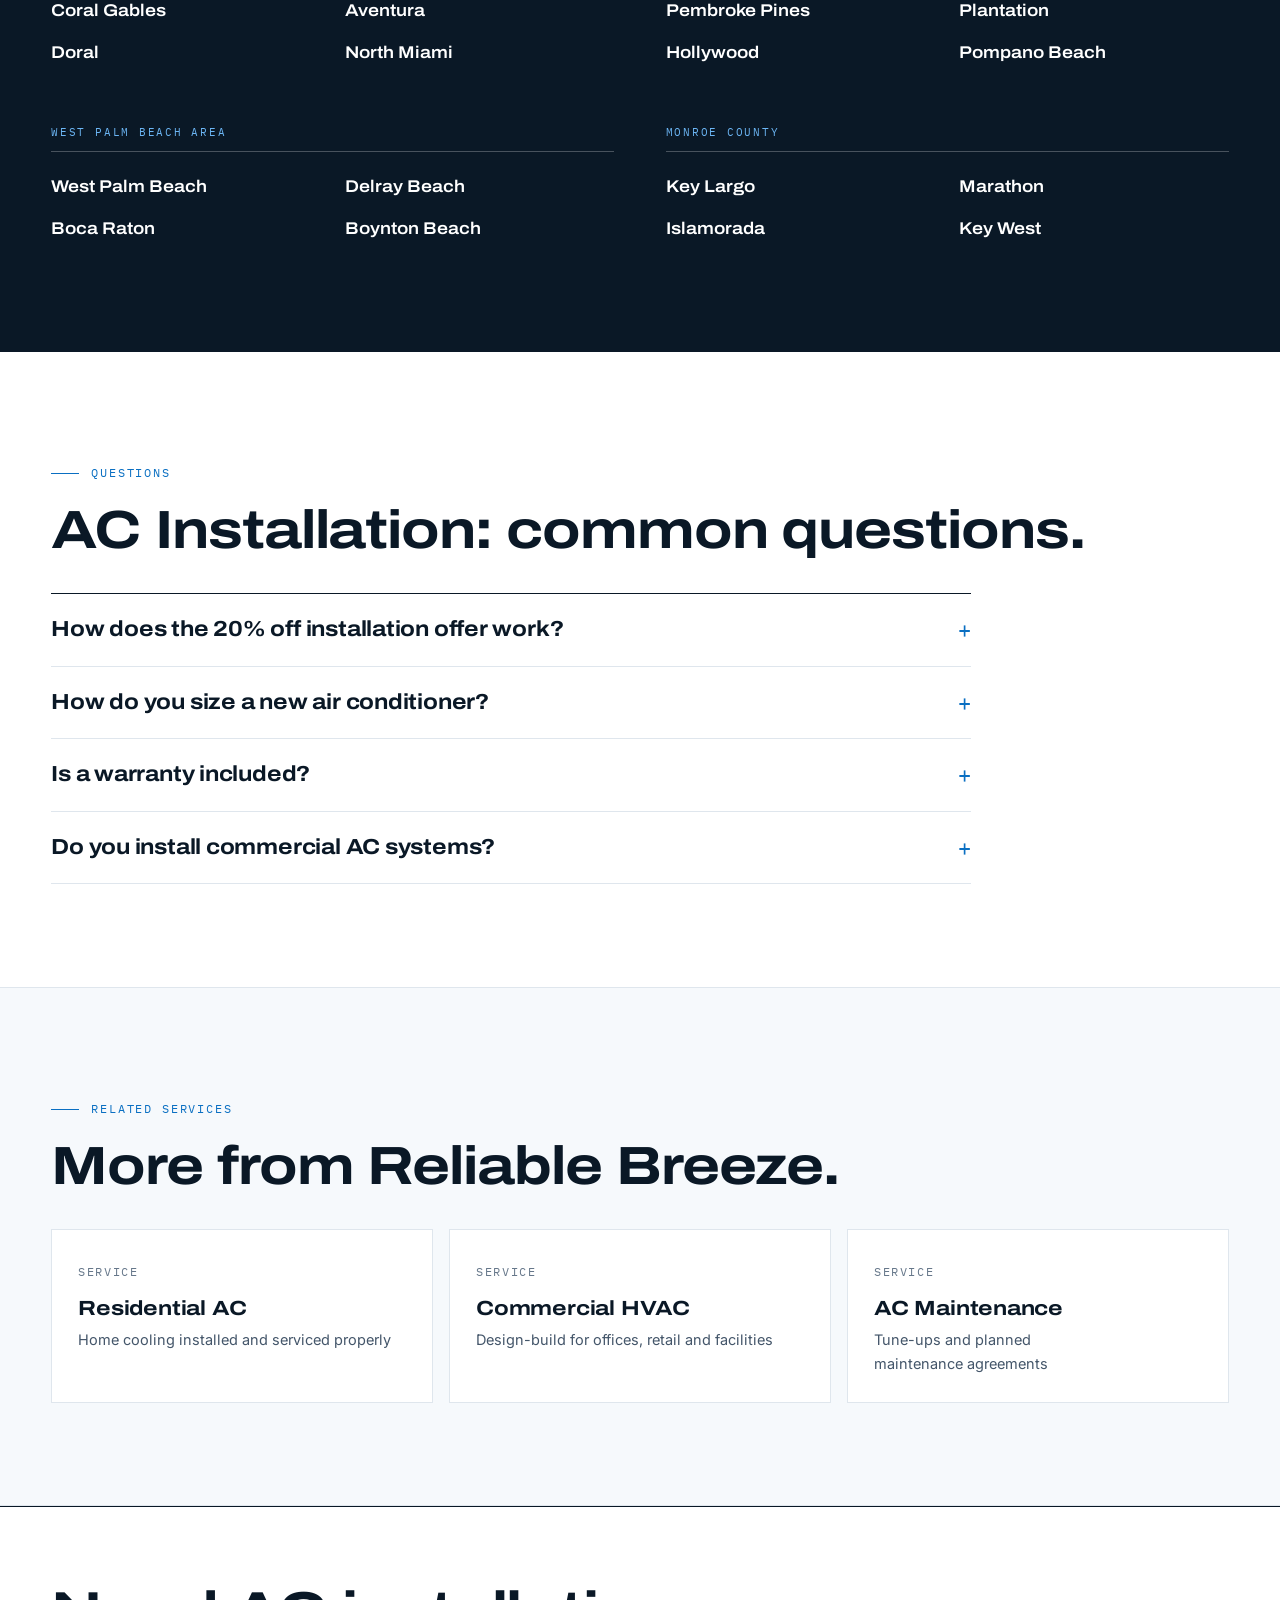
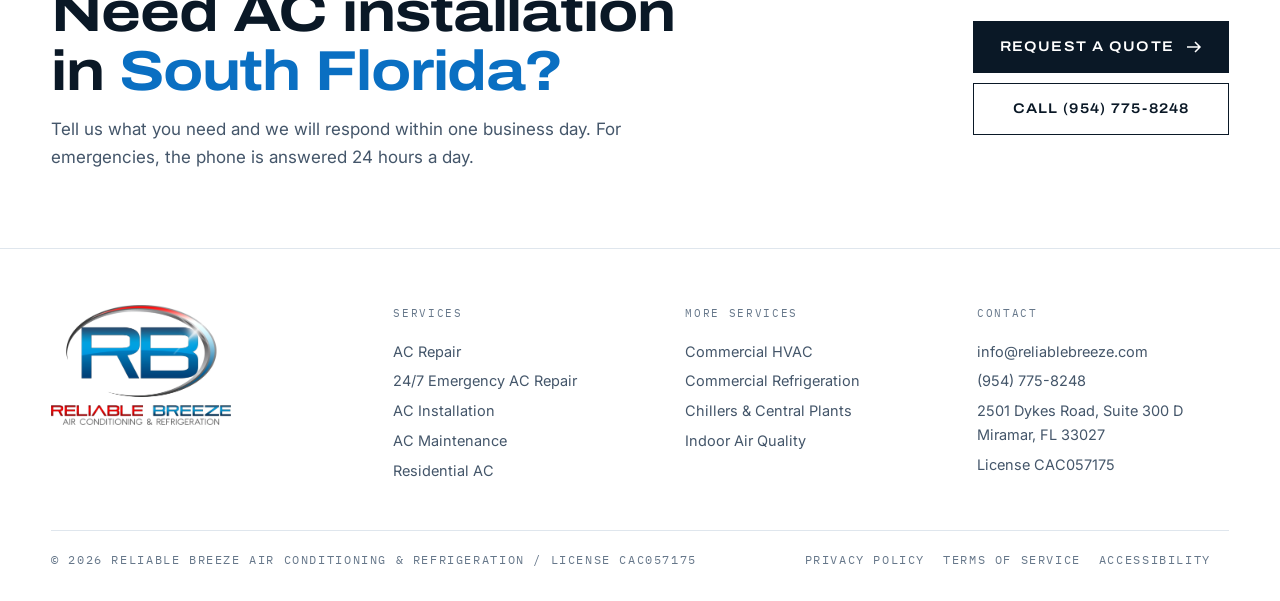
==== commit 9b50736e: "Use South Florida in service page headings Co-Authored-By: Claude Fable 5.2 <noreply@anthropic.com>" ====
--- a/ac-installation.html
+++ b/ac-installation.html
@@ -44,7 +44,7 @@
     <div>
       <p class="crumbs"><a href="index.html">Home</a><span>/</span><a href="index.html#services">Services</a><span>/</span>AC Installation</p>
       <span class="tag">AC installation / 20% off installation</span>
-      <h1>New AC installation in Miami and Fort Lauderdale, <span class="blue">sized and installed correctly.</span></h1>
+      <h1>New AC installation in South Florida, <span class="blue">sized and installed correctly.</span></h1>
       <p class="lede">A new air conditioner is only as good as its installation. Reliable Breeze installs and replaces AC systems for homes and commercial buildings across South Florida, sized by calculation rather than guesswork and backed by warranty.</p>
       <div class="cta">
         <a class="btn" href="contact.html?need=install">Request a quote <svg viewBox="0 0 16 16" fill="none" stroke="currentColor" stroke-width="1.5"><path d="M1 8h13M9 3l5 5-5 5"/></svg></a>
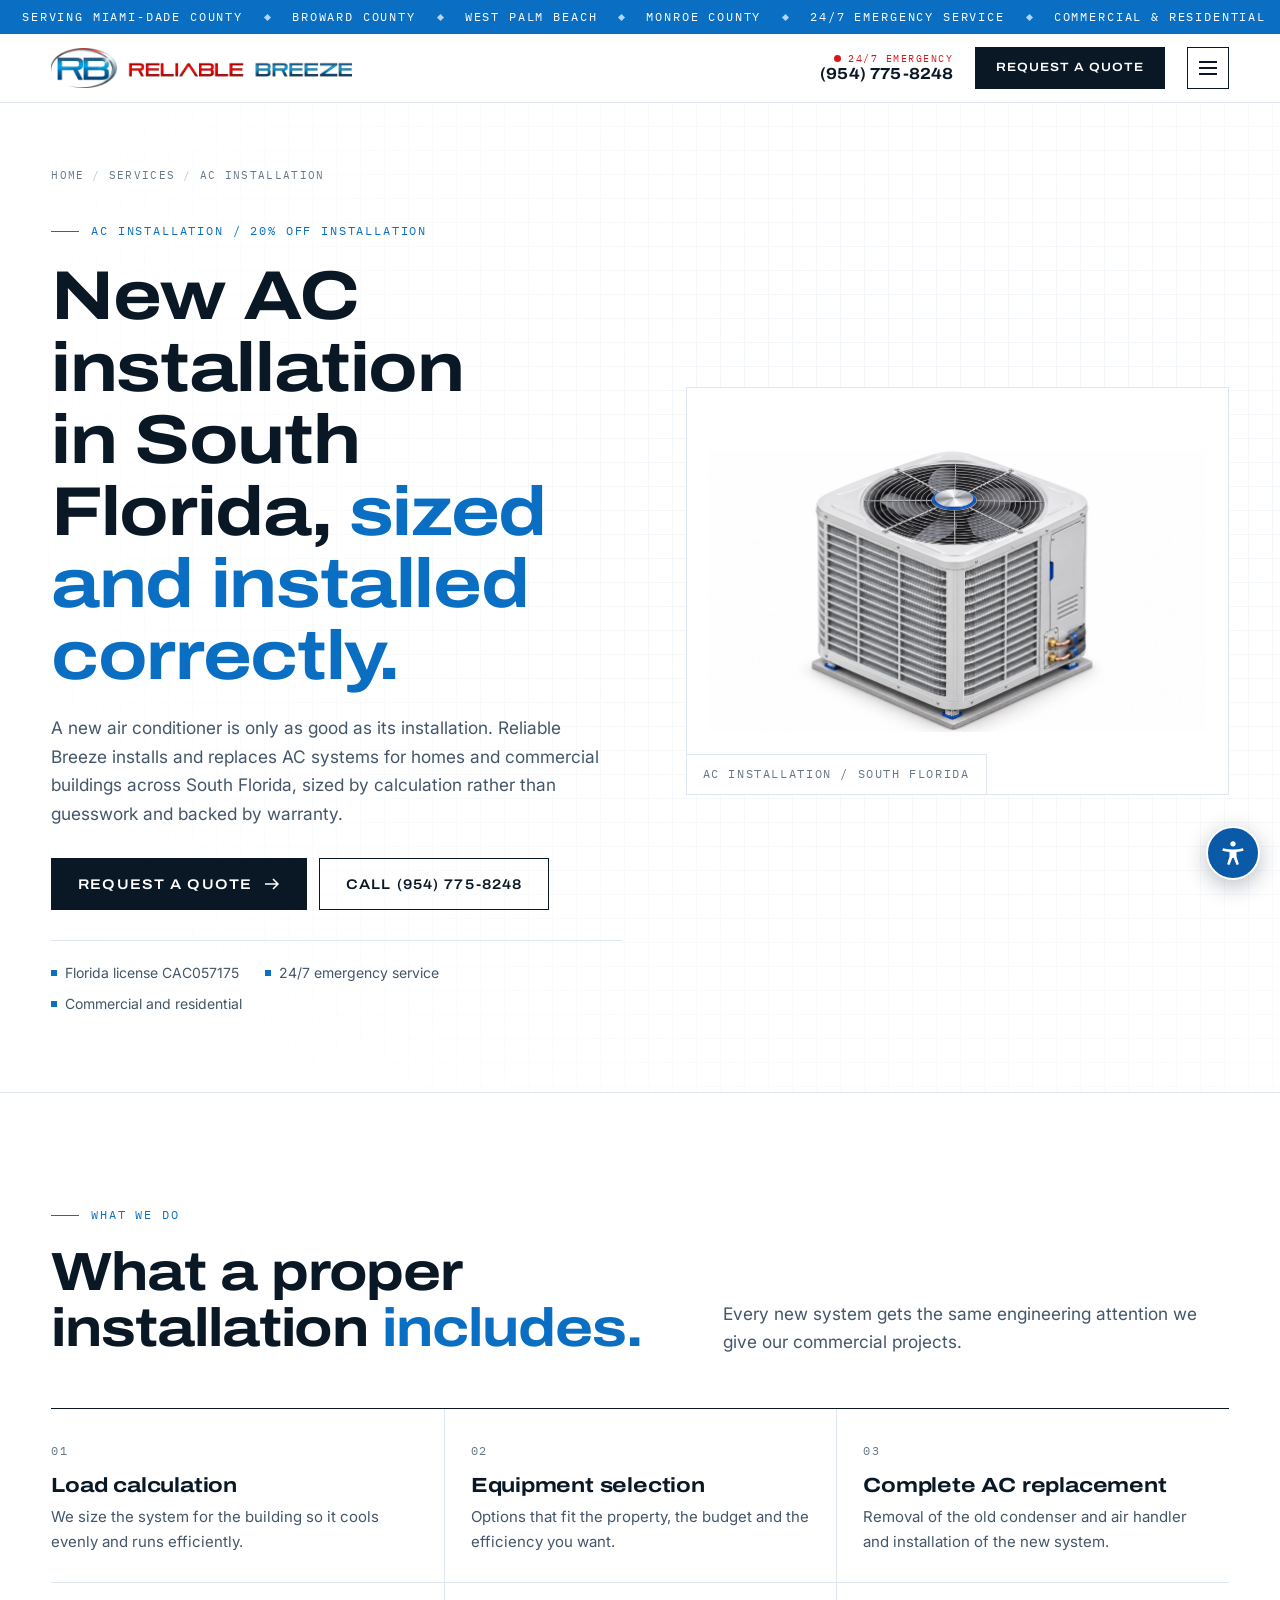
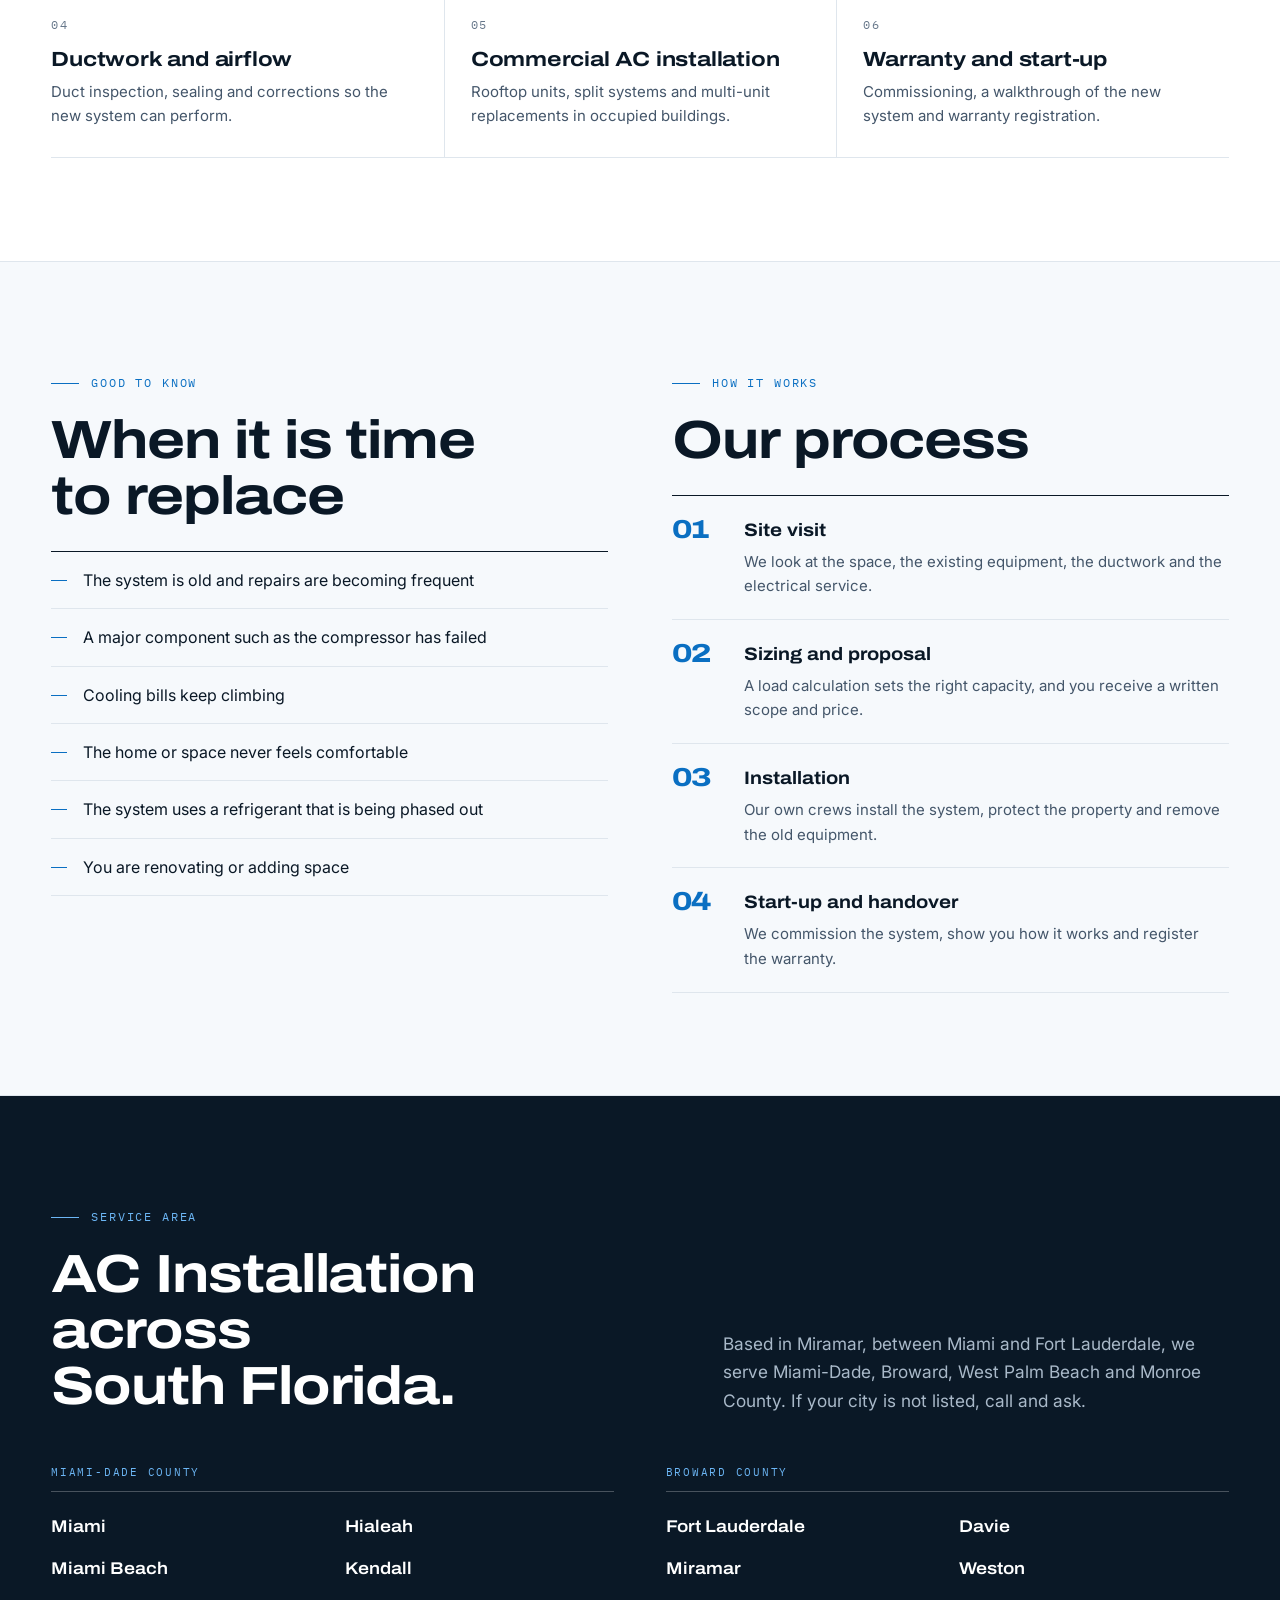
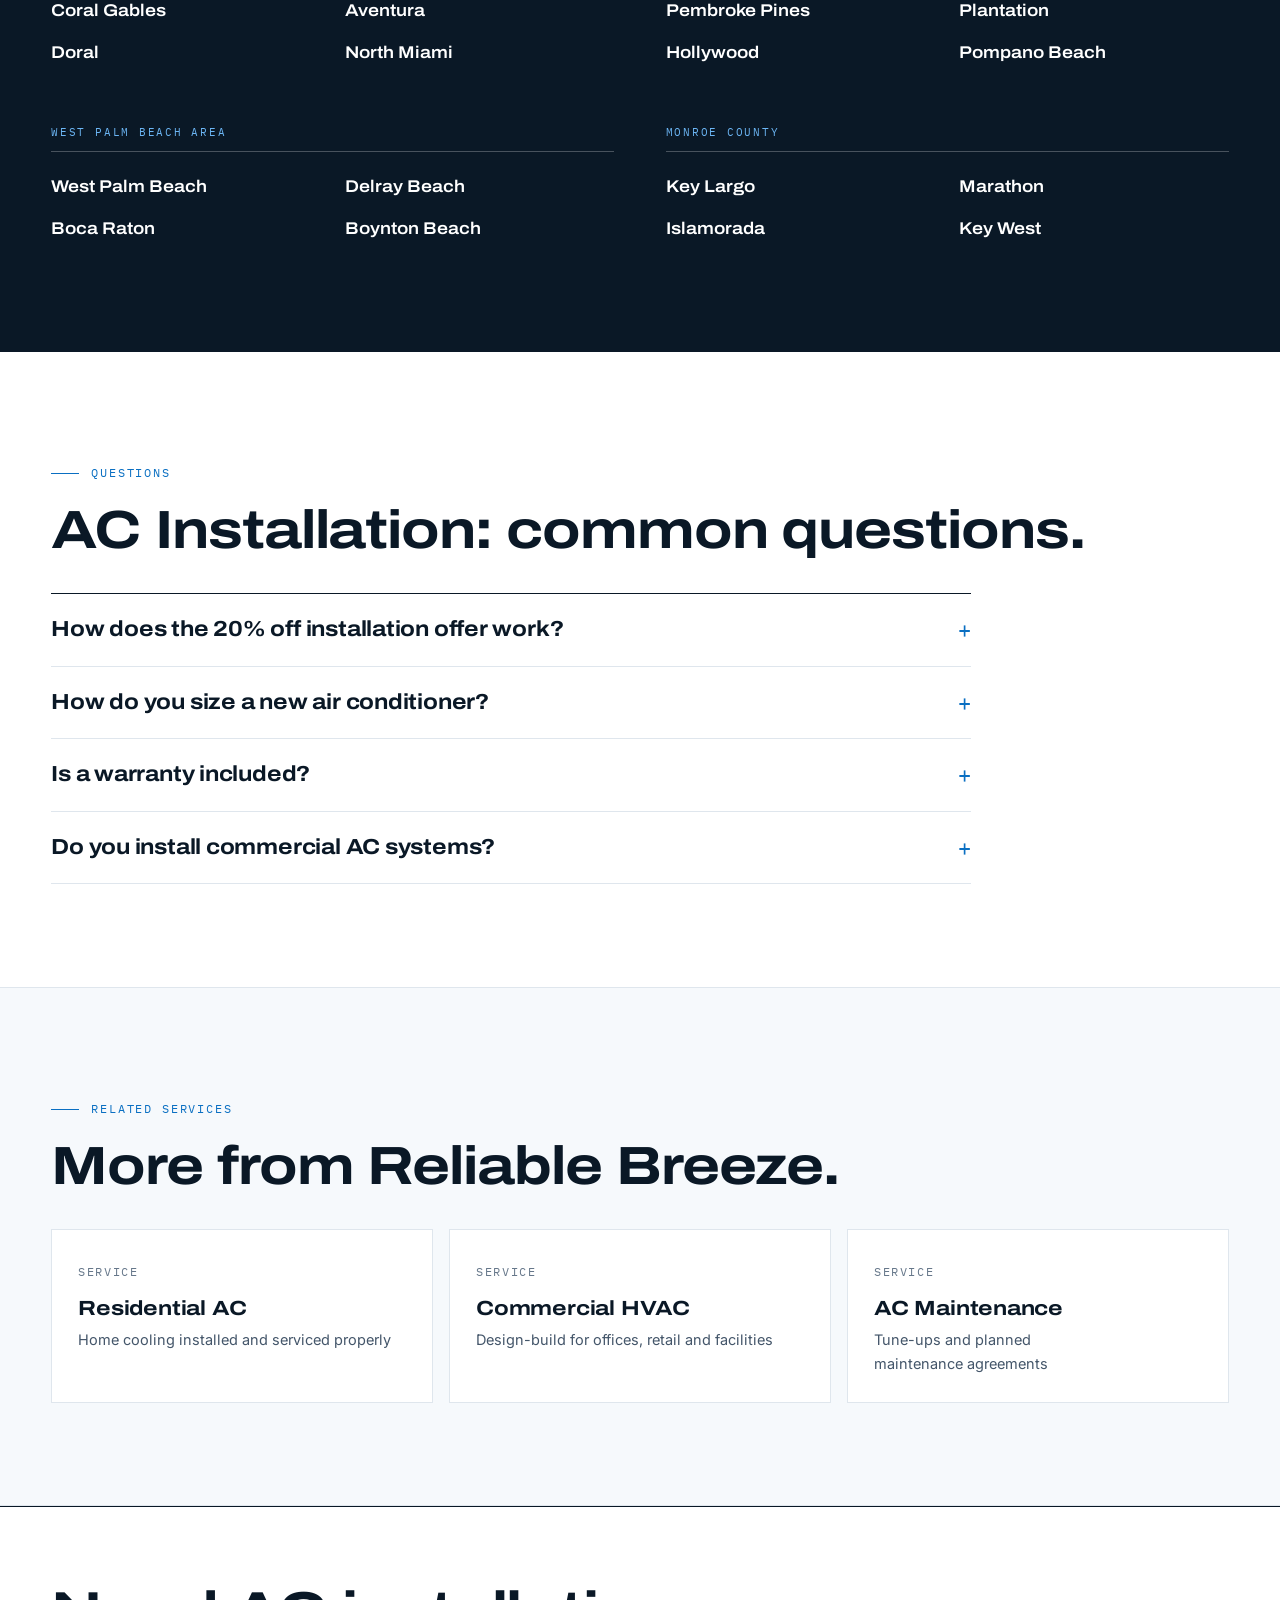
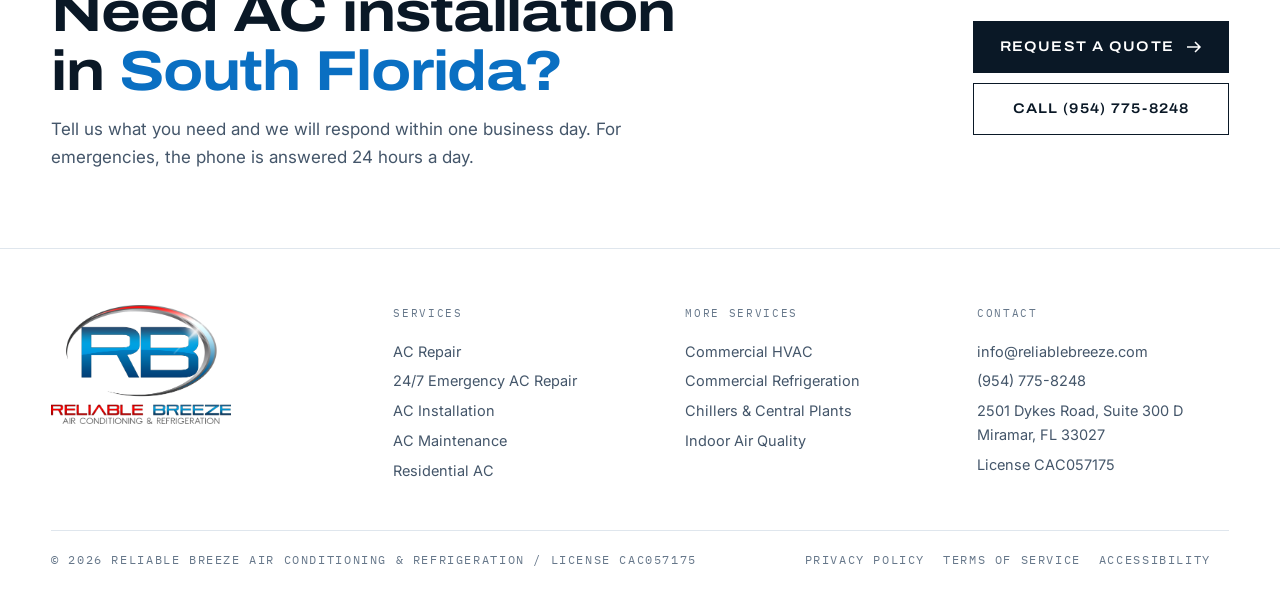
==== commit 5236b9bf: "Use official logo artwork in header and footer Co-Authored-By: Claude Fable 5.2 <noreply@anthropic.c" ====
--- a/ac-installation.html
+++ b/ac-installation.html
@@ -14,7 +14,7 @@
 <link rel="preconnect" href="https://fonts.gstatic.com" crossorigin>
 <link href="https://fonts.googleapis.com/css2?family=Archivo:wdth,wght@62..125,300..800&family=IBM+Plex+Mono:wght@400;500&family=Inter:wght@400;500;600&display=swap" rel="stylesheet">
 <link rel="stylesheet" href="service.css?v=3">
-<link rel="stylesheet" href="nav.css?v=3">
+<link rel="stylesheet" href="nav.css?v=4">
 <script type="application/ld+json">{"@context": "https://schema.org", "@graph": [{"@type": "HVACBusiness", "@id": "https://siberianvito.github.io/reliable-breeze/#business", "name": "Reliable Breeze Air Conditioning & Refrigeration", "url": "https://siberianvito.github.io/reliable-breeze/", "telephone": "+1-954-775-8248", "email": "info@reliablebreeze.com", "image": "https://siberianvito.github.io/reliable-breeze/assets/logo-full.png", "address": {"@type": "PostalAddress", "streetAddress": "2501 Dykes Road, Suite 300 D", "addressLocality": "Miramar", "addressRegion": "FL", "postalCode": "33027", "addressCountry": "US"}, "openingHoursSpecification": [{"@type": "OpeningHoursSpecification", "dayOfWeek": ["Monday", "Tuesday", "Wednesday", "Thursday", "Friday"], "opens": "09:00", "closes": "17:00"}, {"@type": "OpeningHoursSpecification", "dayOfWeek": "Saturday", "opens": "10:00", "closes": "14:00"}], "areaServed": [{"@type": "City", "name": "Miami, FL"}, {"@type": "City", "name": "Miami Beach, FL"}, {"@type": "City", "name": "Coral Gables, FL"}, {"@type": "City", "name": "Doral, FL"}, {"@type": "City", "name": "Hialeah, FL"}, {"@type": "City", "name": "Kendall, FL"}, {"@type": "City", "name": "Aventura, FL"}, {"@type": "City", "name": "North Miami, FL"}, {"@type": "City", "name": "Fort Lauderdale, FL"}, {"@type": "City", "name": "Miramar, FL"}, {"@type": "City", "name": "Pembroke Pines, FL"}, {"@type": "City", "name": "Hollywood, FL"}, {"@type": "City", "name": "Davie, FL"}, {"@type": "City", "name": "Weston, FL"}, {"@type": "City", "name": "Plantation, FL"}, {"@type": "City", "name": "Pompano Beach, FL"}, {"@type": "City", "name": "West Palm Beach, FL"}, {"@type": "City", "name": "Boca Raton, FL"}, {"@type": "City", "name": "Delray Beach, FL"}, {"@type": "City", "name": "Boynton Beach, FL"}, {"@type": "City", "name": "Key Largo, FL"}, {"@type": "City", "name": "Islamorada, FL"}, {"@type": "City", "name": "Marathon, FL"}, {"@type": "City", "name": "Key West, FL"}]}, {"@type": "Service", "name": "AC Installation", "serviceType": "AC Installation", "description": "New AC installation and AC replacement in Miami, Fort Lauderdale and South Florida. Correctly sized systems, installed by our own crews with warranty. 20% off installation. Call (954) 775-8248.", "url": "https://siberianvito.github.io/reliable-breeze/ac-installation.html", "provider": {"@id": "https://siberianvito.github.io/reliable-breeze/#business"}, "areaServed": ["Miami-Dade County, FL", "Broward County, FL", "West Palm Beach, FL", "Monroe County, FL"]}, {"@type": "FAQPage", "mainEntity": [{"@type": "Question", "name": "How does the 20% off installation offer work?", "acceptedAnswer": {"@type": "Answer", "text": "New AC unit installations currently receive 20% off the installation. The offer applies to qualifying new equipment for commercial and residential customers. Ask us for full details and terms when you request a quote."}}, {"@type": "Question", "name": "How do you size a new air conditioner?", "acceptedAnswer": {"@type": "Answer", "text": "We calculate the cooling load of the building, considering its size, insulation, windows, orientation and how the space is used. Oversized and undersized systems both waste energy and wear out sooner."}}, {"@type": "Question", "name": "Is a warranty included?", "acceptedAnswer": {"@type": "Answer", "text": "Yes. New systems are installed with warranty. Coverage depends on the equipment selected and is stated in your written agreement."}}, {"@type": "Question", "name": "Do you install commercial AC systems?", "acceptedAnswer": {"@type": "Answer", "text": "Yes. Commercial installation and replacement is a core part of our work, from single rooftop units to complete building systems."}}]}, {"@type": "BreadcrumbList", "itemListElement": [{"@type": "ListItem", "position": 1, "name": "Home", "item": "https://siberianvito.github.io/reliable-breeze/"}, {"@type": "ListItem", "position": 2, "name": "AC Installation", "item": "https://siberianvito.github.io/reliable-breeze/ac-installation.html"}]}]}</script>
 </head>
 <body>
@@ -22,7 +22,7 @@
 <div class="areabar" role="note" aria-label="Serving Miami-Dade County, Broward County, West Palm Beach and Monroe County"><div class="areabar-track"><div class="areabar-run"><span>Serving Miami-Dade County</span><span>Broward County</span><span>West Palm Beach</span><span>Monroe County</span><span>24/7 Emergency Service</span><span>Commercial &amp; Residential</span></div><div class="areabar-run" aria-hidden="true"><span>Serving Miami-Dade County</span><span>Broward County</span><span>West Palm Beach</span><span>Monroe County</span><span>24/7 Emergency Service</span><span>Commercial &amp; Residential</span></div></div></div>
 <header class="nav">
   <div class="wrap">
-    <a class="brand" href="index.html" aria-label="Reliable Breeze home"><img src="assets/logo-mark.png" alt=""><span><b><span style="color:var(--red)">RELIABLE</span> <i>BREEZE</i></b></span></a>
+    <a class="brand" href="index.html" aria-label="Reliable Breeze home"><picture><source media="(max-width:560px)" srcset="assets/logo-nav-stacked.png"><img src="assets/logo-nav.png" alt="Reliable Breeze Air Conditioning &amp; Refrigeration" width="346" height="46"></picture></a>
     <nav class="nav-links" aria-label="Primary">
       <a href="index.html#approach">Approach</a>
       <div class="dd"><button type="button" class="dd-btn" aria-expanded="false" aria-controls="dd-services">Services <svg viewBox="0 0 10 10" fill="none" stroke="currentColor" stroke-width="1.6"><path d="M1 3l4 4 4-4"/></svg></button><div class="dd-panel" id="dd-services"><a href="ac-repair.html"><b>AC Repair</b><span>Fast diagnosis and repair for homes and businesses</span></a><a href="emergency-ac-repair.html"><b>24/7 Emergency AC Repair</b><span>Day or night, commercial and residential</span></a><a href="ac-installation.html"><b>AC Installation</b><span>New units and replacements, 20% off installation</span></a><a href="ac-maintenance.html"><b>AC Maintenance</b><span>Tune-ups and planned maintenance agreements</span></a><a href="residential-ac.html"><b>Residential AC</b><span>Home cooling installed and serviced properly</span></a><a href="commercial-hvac.html"><b>Commercial HVAC</b><span>Design-build for offices, retail and facilities</span></a><a href="commercial-refrigeration.html"><b>Commercial Refrigeration</b><span>Walk-ins, cold storage and process cooling</span></a><a href="chillers-central-plants.html"><b>Chillers & Central Plants</b><span>Chilled water systems for large buildings</span></a><a href="indoor-air-quality.html"><b>Indoor Air Quality</b><span>Filtration, ventilation and humidity control</span></a><a class="dd-all" href="index.html#services">All services</a></div></div>
--- a/nav.css
+++ b/nav.css
@@ -51,3 +51,7 @@
 @keyframes areabar{to{transform:translateX(-50%)}}
 @media(prefers-reduced-motion:reduce){.areabar-track{animation:none}}
 html.a11y-motion .areabar-track{animation:none!important}
+
+/* official logo lockup */
+.brand img{height:40px!important;width:auto!important;max-width:none}
+@media(max-width:560px){.brand img{height:28px!important}}
